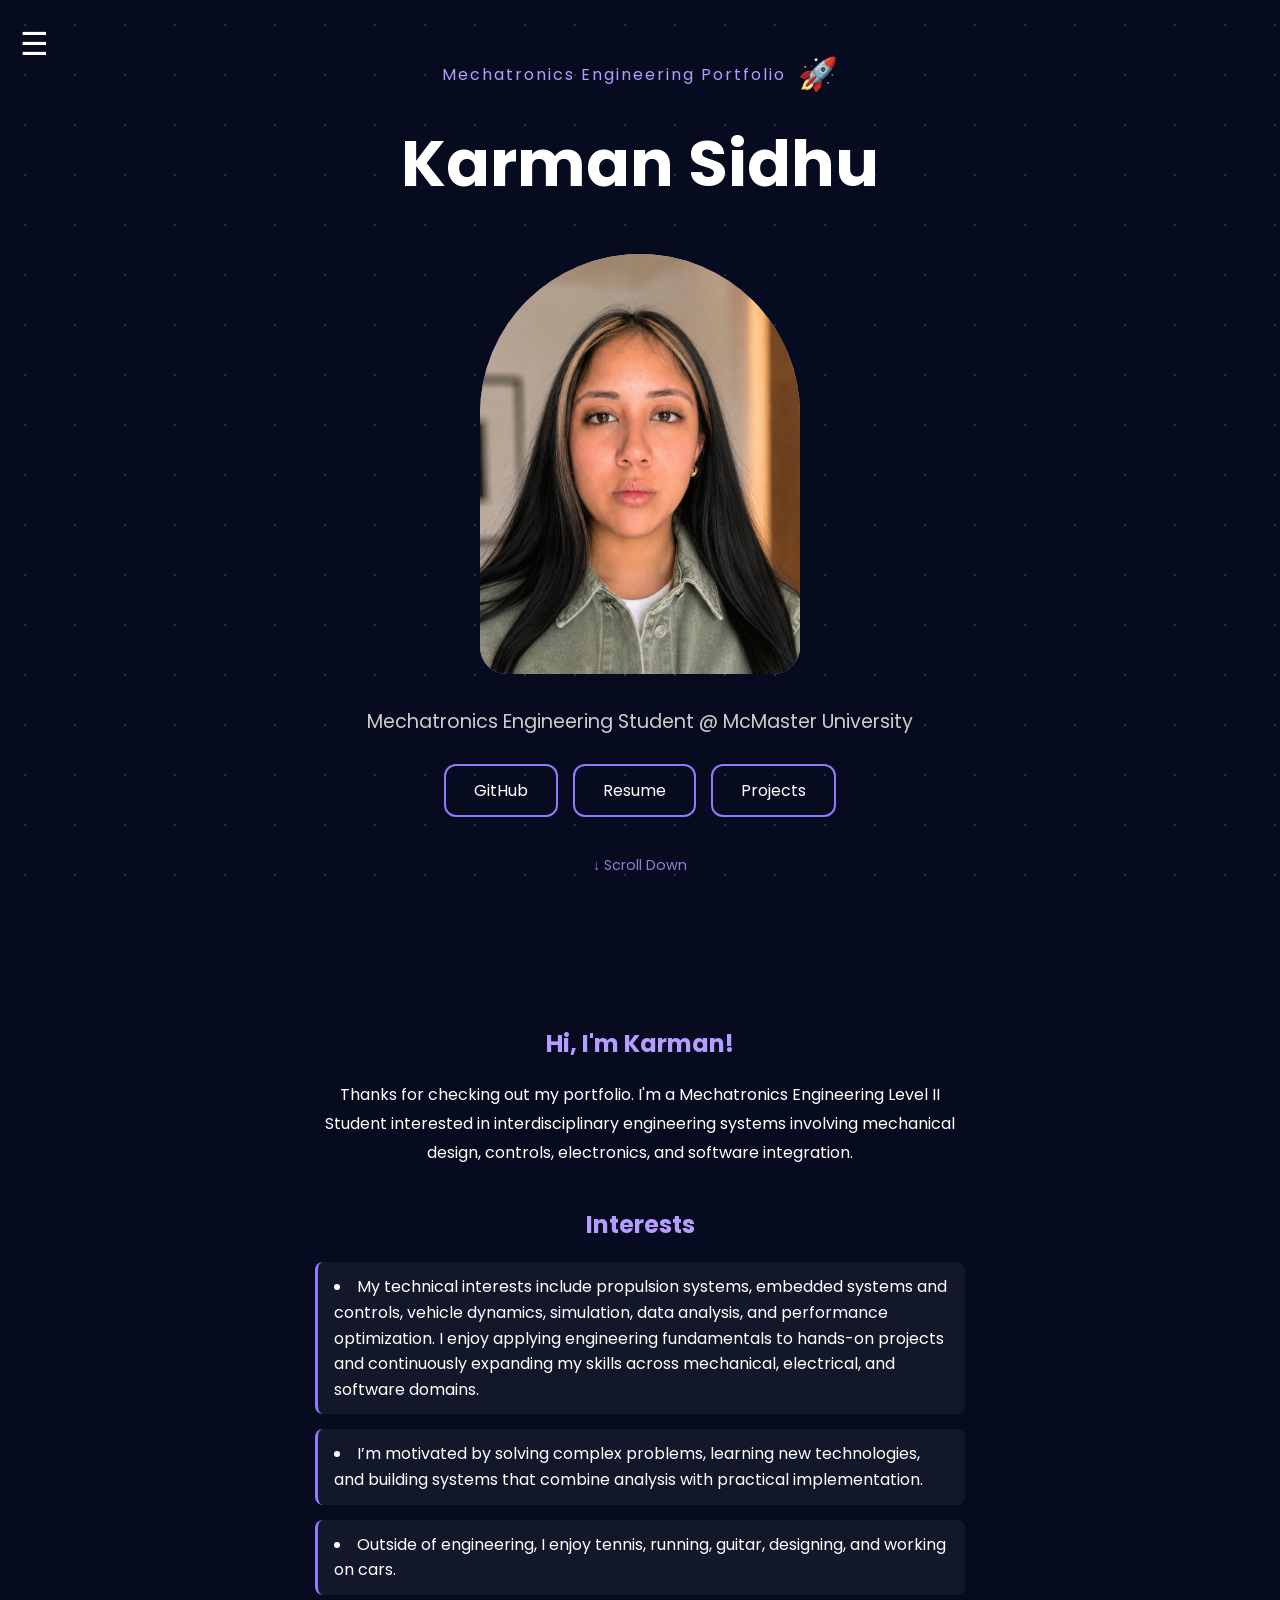
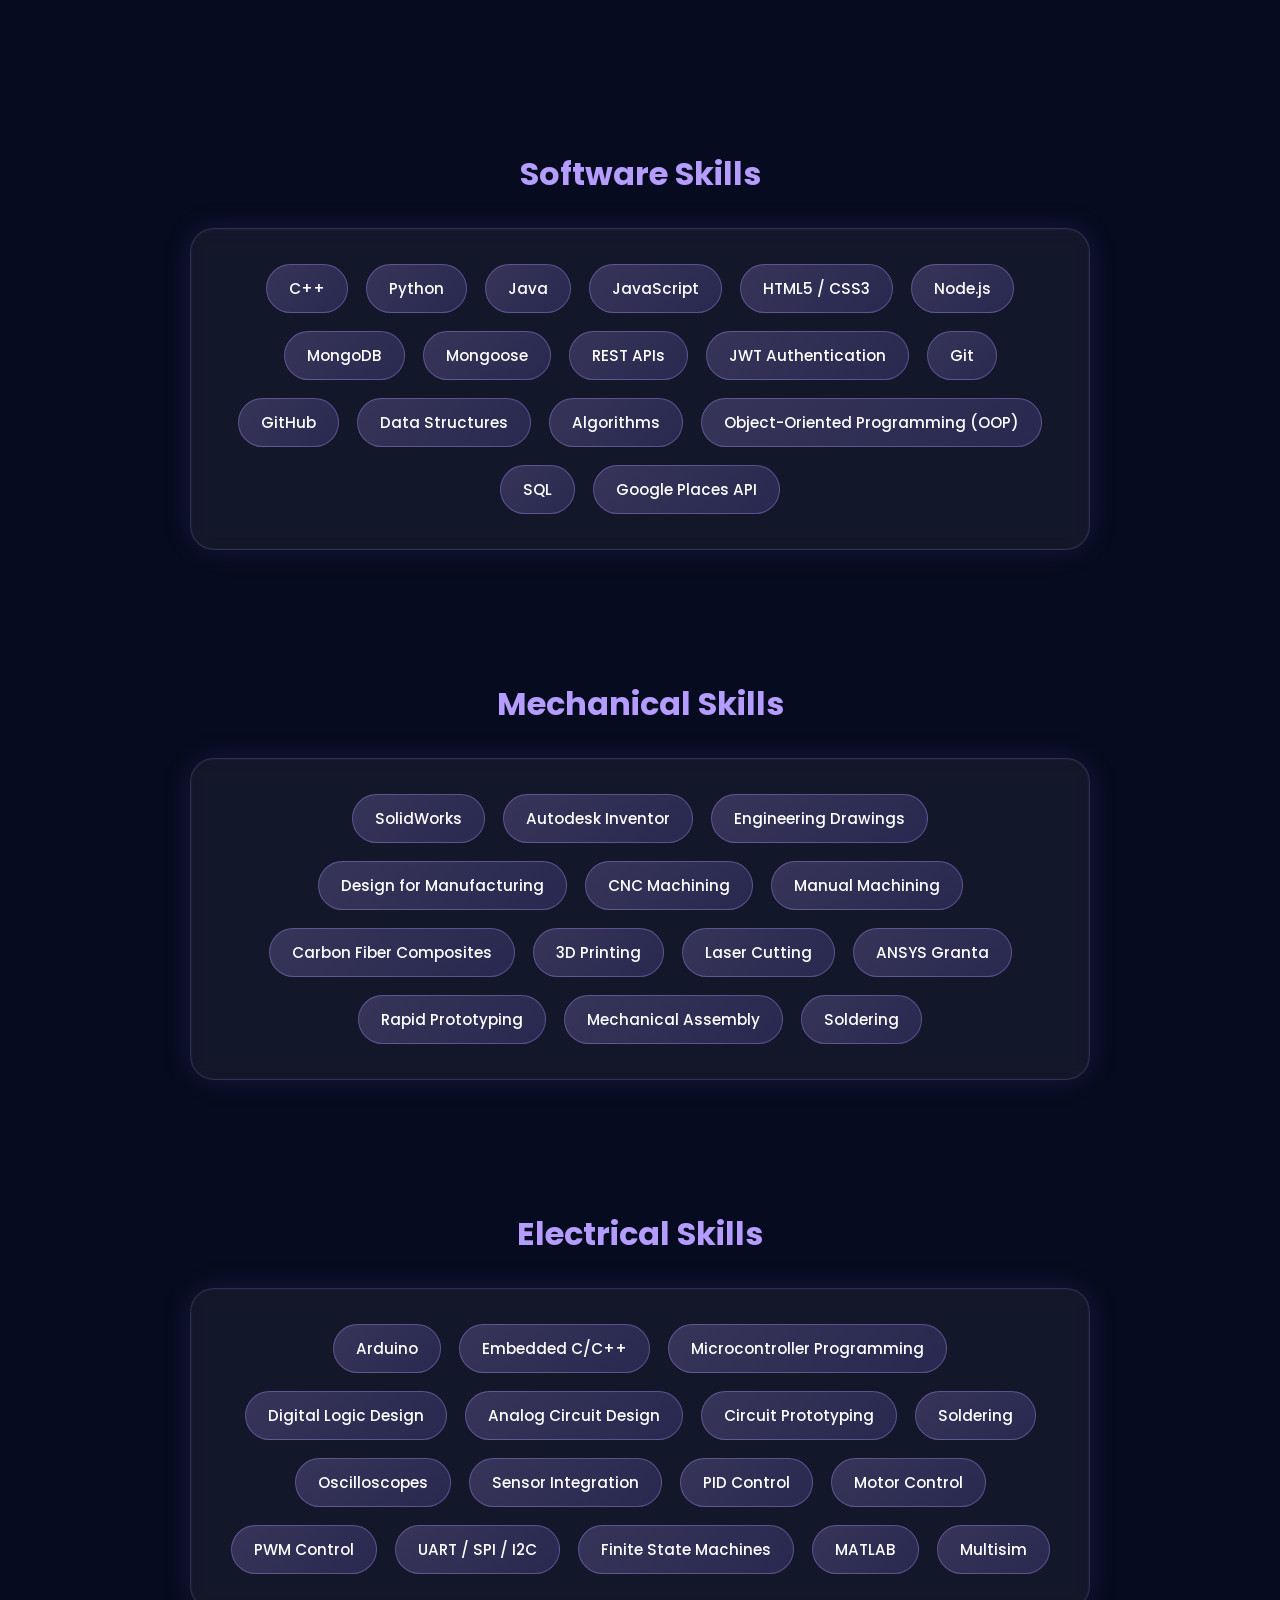
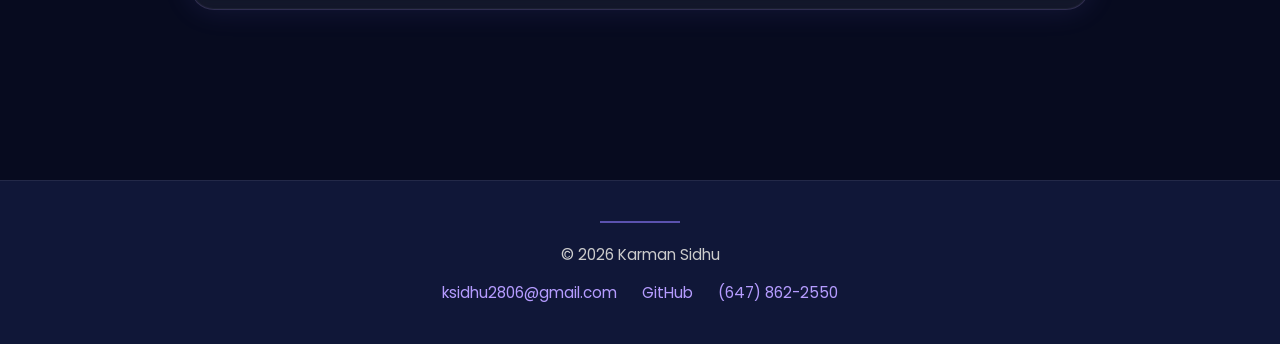
==== index.html @ e6254704 "Update index.html" ====
<!DOCTYPE html>

<html lang="en">
<head>
    <meta charset="UTF-8">
    <meta name="viewport" content="width=device-width, initial-scale=1.0">


<title>Karman Sidhu | Mechatronics Engineering Portfolio</title>

<link rel="stylesheet" href="index.css">

<link href="https://fonts.googleapis.com/css2?family=Poppins:wght@300;400;500;600;700&display=swap" rel="stylesheet">


</head>

<body>

<!-- Background Stars -->
<div class="stars"></div>


<div class="menu-btn" id="menuBtn">
    ☰
</div>

<!-- Side Navigation -->
<nav class="sidebar" id="sidebar">
    <a href="index.html">Home</a>
    <a href="projects.html">Projects</a>
    <a href="resume.html">Resume</a>
</nav>

<section class="hero">

    <div class="title-row">

        <p class="portfolio-title">Mechatronics Engineering Portfolio
        </p>

        <div id="rocket">🚀</div>

    </div>

    <h1>Karman Sidhu</h1>

    <div class="profile-container">
        <img src="assets/images/profile.png" alt="Profile Photo">
    </div>

    <p class="subtitle">
        Mechatronics Engineering Student @ McMaster University
    </p>

    <div class="button-group">
        <a href="https://github.com/karman-s3" target="_blank" class="btn">GitHub</a>
        <a href="assets/resume/resume.pdf" target="_blank" class="btn">Resume</a>
        <a href="projects.html" class="btn">Projects</a>
    </div>

    <div class="scroll-down">
        ↓ Scroll Down
    </div>

</section>

<!-- About -->
<section class="about">

    <h2>Hi, I'm Karman!</h2>

    <p>
        Thanks for checking out my portfolio. I'm a Mechatronics Engineering Level II Student interested in interdisciplinary 
        engineering systems involving mechanical design, controls, electronics, and software integration.
    </p>

    <h2>Interests</h2>

    <ul>
        <li>My technical interests include propulsion systems, embedded systems and controls, vehicle dynamics, simulation, data analysis, and performance optimization. I enjoy applying engineering fundamentals to hands-on projects and continuously expanding my skills across mechanical, electrical, and software domains.
        </li>
        <li>I’m motivated by solving complex problems, learning new technologies, and building systems that combine analysis with practical implementation.
        </li>
        <li>Outside of engineering, I enjoy tennis, running, guitar, designing, and working on cars.
        </li>
    </ul>

</section>

<!-- Software Skills -->
<section class="skills-section">

    <h2>Software Skills</h2>

    <div class="skills-box">

        <span class="skill-pill">C++</span>
        <span class="skill-pill">Python</span>
        <span class="skill-pill">Java</span>
        <span class="skill-pill">JavaScript</span>
        <span class="skill-pill">HTML5 / CSS3</span>
        <span class="skill-pill">Node.js</span>
        <span class="skill-pill">MongoDB</span>
        <span class="skill-pill">Mongoose</span>
        <span class="skill-pill">REST APIs</span>
        <span class="skill-pill">JWT Authentication</span>
        <span class="skill-pill">Git</span>
        <span class="skill-pill">GitHub</span>
        <span class="skill-pill">Data Structures</span>
        <span class="skill-pill">Algorithms</span>
        <span class="skill-pill">Object-Oriented Programming (OOP)</span>
        <span class="skill-pill">SQL</span>
        <span class="skill-pill">Google Places API</span>

    </div>

</section>

<!-- Mechanical Skills -->
<section class="skills-section">

    <h2>Mechanical Skills</h2>

    <div class="skills-box">

        <span class="skill-pill">SolidWorks</span>
        <span class="skill-pill">Autodesk Inventor</span>
        <span class="skill-pill">Engineering Drawings</span>
        <span class="skill-pill">Design for Manufacturing</span>
        <span class="skill-pill">CNC Machining</span>
        <span class="skill-pill">Manual Machining</span>
        <span class="skill-pill">Carbon Fiber Composites</span>
        <span class="skill-pill">3D Printing</span>
        <span class="skill-pill">Laser Cutting</span>
        <span class="skill-pill">ANSYS Granta</span>
        <span class="skill-pill">Rapid Prototyping</span>
        <span class="skill-pill">Mechanical Assembly</span>
        <span class="skill-pill">Soldering</span>

    </div>

</section>

<!-- Electrical Skills -->
<section class="skills-section">

    <h2>Electrical Skills</h2>

    <div class="skills-box">

        <span class="skill-pill">Arduino</span>
        <span class="skill-pill">Embedded C/C++</span>
        <span class="skill-pill">Microcontroller Programming</span>
        <span class="skill-pill">Digital Logic Design</span>
        <span class="skill-pill">Analog Circuit Design</span>
        <span class="skill-pill">Circuit Prototyping</span>
        <span class="skill-pill">Soldering</span>
        <span class="skill-pill">Oscilloscopes</span>
        <span class="skill-pill">Sensor Integration</span>
        <span class="skill-pill">PID Control</span>
        <span class="skill-pill">Motor Control</span>
        <span class="skill-pill">PWM Control</span>
        <span class="skill-pill">UART / SPI / I2C</span>
        <span class="skill-pill">Finite State Machines</span>
        <span class="skill-pill">MATLAB</span>
        <span class="skill-pill">Multisim</span>

    </div>

</section>
    

<!-- Footer -->
<footer class="site-footer">

    <div class="footer-content">

        <p class="footer-title">
            © 2026 Karman Sidhu
        </p>

        <div class="footer-links">

            <a href="mailto:ksidhu2806@gmail.com">ksidhu2806@gmail.com</a>

            <a href="https://github.com/karman-s3" target="_blank">GitHub</a>

            <a href="tel:6478622550">(647) 862-2550</a>

        </div>

    </div>

</footer>



<script src="index.js"></script>


</body>
</html>
---- index.css ----
*{
margin:0;
padding:0;
box-sizing:border-box;
}

body{
font-family:'Poppins',sans-serif;
background:#070B1F;
color:white;
overflow-x:hidden;
}

/* Stars */

.stars{
position:fixed;
width:100%;
height:100%;
background-image:
radial-gradient(white 1px, transparent 1px);
background-size:50px 50px;
opacity:0.15;
z-index:-2;
}

/* Hamburger */

.menu-btn{
position:fixed;
top:20px;
left:20px;
font-size:2rem;
cursor:pointer;
z-index:1000;
}

/* Sidebar */

.sidebar{
position:fixed;
left:-250px;
top:0;
width:250px;
height:100%;
background:#101738;
display:flex;
flex-direction:column;
padding-top:100px;
transition:0.3s;
z-index:999;
}

.sidebar.active{
left:0;
}

.sidebar a{
color:white;
text-decoration:none;
padding:20px 30px;
font-size:1.1rem;
}

.sidebar a:hover{
    background:#8E7BFF;
}

.profile-container{
    margin-top:20px;
}

.subtitle{
    margin-top:5px;
    font-size:1.2rem;
    color:#ccc;
}

.hero{
    min-height:100vh;
    display:flex;
    flex-direction:column;
    justify-content:center;
    align-items:center;
    text-align:center;
    padding:50px 20px;

    gap:18px; 
}

.portfolio-title{
    color:#B59CFF;
    letter-spacing:2px;

    margin:0;

    text-align:center;
}

.hero h1{
font-size:4rem;
margin-bottom:5px;
}

.title-row{
    display:flex;
    justify-content:center;
    align-items:center;
    gap:12px;
}

/* Profile */

.profile-container{
width:320px;
height:420px;
overflow:hidden;
border-radius:180px 180px 30px 30px;
background:linear-gradient(
180deg,
#B59CFF,
#8E7BFF
);
margin-bottom: 5px;
}

.profile-container img{
    width:100%;
    height:100%;
    object-fit:cover;
    object-position: center 20%;

    transform: scale(1.225); 
}

/* Buttons */

.button-group{
margin-top:10px;
display:flex;
justify-content:center;
align-items:center;
gap:15px;
flex-wrap:wrap;
}

.btn{
text-decoration:none;
color:white;
border:2px solid #8E7BFF;
padding:12px 28px;
border-radius:12px;
transition:0.3s;
}

.btn:hover{
    background:#8E7BFF;
}

.about{
    max-width:900px;
    margin:auto;
    padding:100px 30px;

    display:flex;
    flex-direction:column;
    align-items:center;
}

.about h2{
margin-bottom:20px;
color:#B59CFF;
}

.about p{
    line-height:1.8;
    margin-bottom:40px;
    max-width:650px;
    text-align:center;
}

.about ul{
    list-style-position:inside;
    padding-left:0;
    max-width:650px;
}

.about li{
    margin-bottom:15px;
    line-height:1.6;

    background:rgba(255,255,255,0.05);
    padding:12px 16px;
    border-left:3px solid #8E7BFF;
    border-radius:8px;

    text-align:left;
}

.about li:hover{
    background:rgba(255,255,255,0.08);
    transform:translateY(-2px);
    transition:0.2s ease;
}

.about h2{
    margin-bottom:20px;
    color:#B59CFF;
    text-align:center;
}

.site-footer{
    background:#101738;
    margin-top:80px;
    padding:40px 20px;
    text-align:center;
    border-top:1px solid rgba(255,255,255,0.08);
}

.footer-content{
    display:flex;
    flex-direction:column;
    align-items:center;
    gap:15px;
}

.footer-title{
    color:#ccc;
    font-size:0.95rem;
}

.footer-links{
    display:flex;
    gap:25px;
    flex-wrap:wrap;
    justify-content:center;
}

.footer-links a{
    color:#B59CFF;
    text-decoration:none;
    font-size:0.95rem;
    transition:0.3s;
}

.footer-links a:hover{
    color:white;
    transform:translateY(-2px);
}

.site-footer::before{
    content:"";
    display:block;
    width:80px;
    height:2px;
    background:#8E7BFF;
    margin:0 auto 20px auto;
    opacity:0.6;
}

/* Rocket */

#rocket{
    font-size:2rem;
    pointer-events:none;
    opacity:1;
}

.scroll-down{
    margin-top:20px;
    font-size:0.9rem;
    color:#B59CFF;
    opacity:0.8;
}

.profile-container{
    margin-bottom:10px;
}

/*Skills*/


.skills-section{
    max-width:1000px;
    margin:0 auto;
    padding:40px 30px 90px;
    display:flex;
    flex-direction:column;
    align-items:center;
}

.skills-section h2{
    color:#B59CFF;
    margin-bottom:30px;
    font-size:2rem;
    text-align:center;
}

.skills-box{

    width:100%;
    max-width:900px;

    display:flex;
    flex-wrap:wrap;
    justify-content:center;
    gap:18px;

    padding:35px;

    background:rgba(255,255,255,0.05);

    border:1px solid rgba(181,156,255,0.18);

    border-radius:24px;

    backdrop-filter:blur(8px);

    box-shadow:
    0 0 30px rgba(142,123,255,0.12),
    inset 0 0 0 1px rgba(255,255,255,0.03);

    transition:0.3s ease;
}

.skills-box:hover{
    box-shadow:
    0 0 40px rgba(142,123,255,0.22),
    inset 0 0 0 1px rgba(255,255,255,0.05);
}

.skill-pill{

    padding:12px 22px;

    border-radius:999px;

    background:linear-gradient(
        135deg,
        rgba(181,156,255,0.22),
        rgba(142,123,255,0.18)
    );

    border:1px solid rgba(181,156,255,0.35);

    color:white;

    font-size:0.95rem;

    font-weight:500;

    transition:0.25s ease;

    cursor:default;
}

.skill-pill:hover{

    transform:translateY(-4px);

    background:#8E7BFF;

    border-color:#8E7BFF;

    box-shadow:0 0 18px rgba(142,123,255,0.45);
}
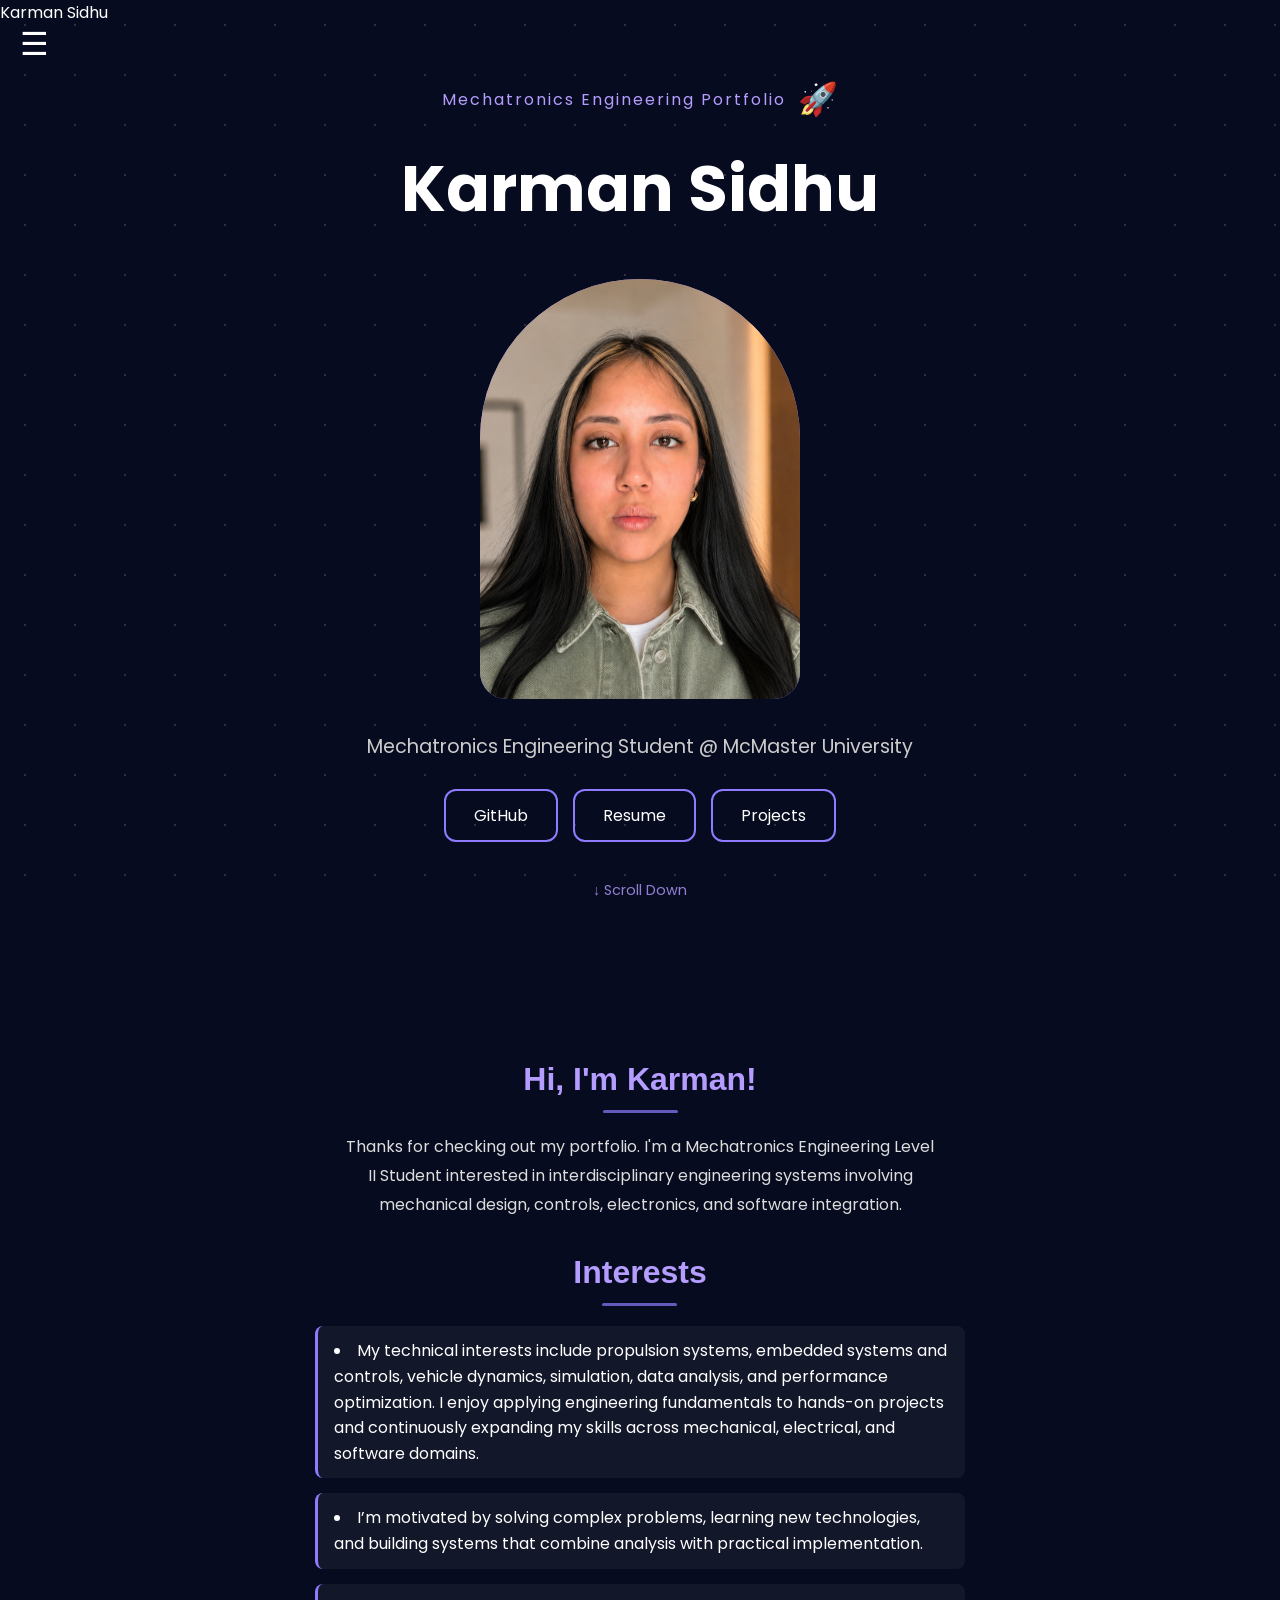
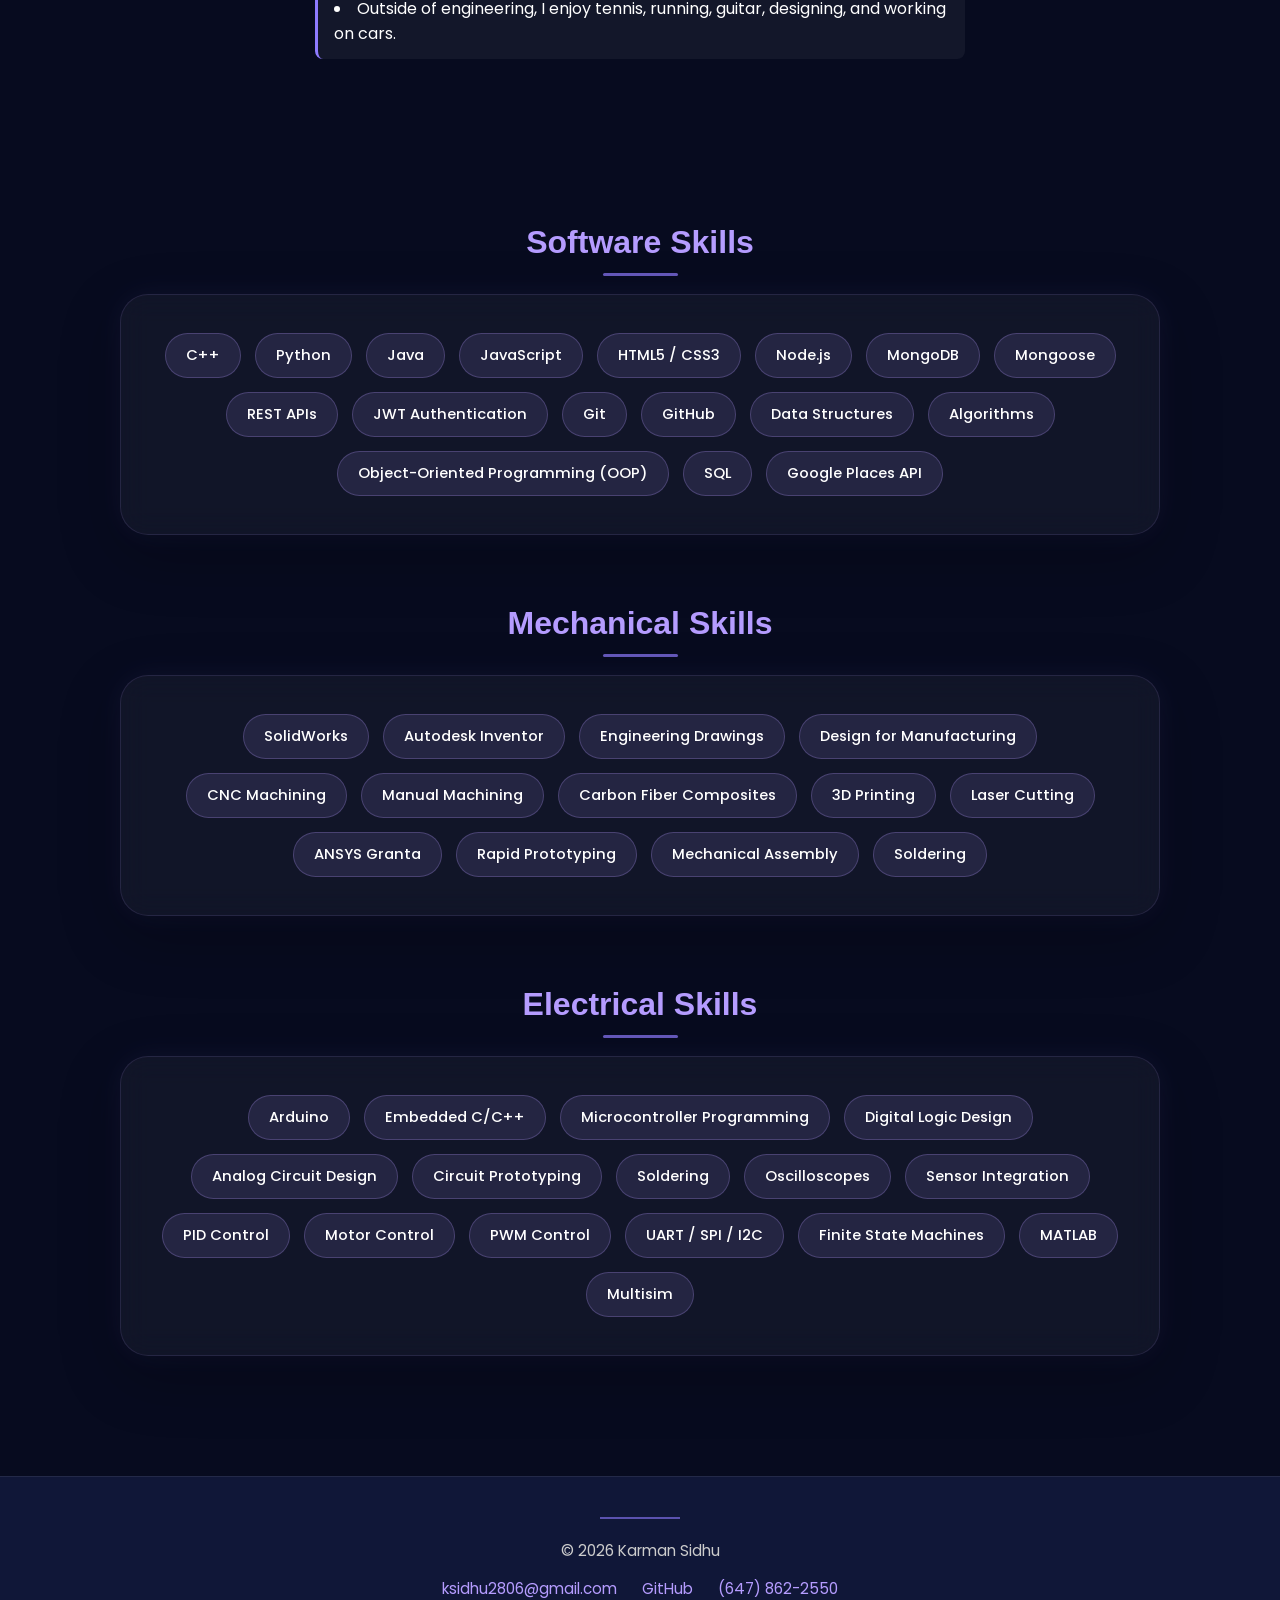
==== commit ce3f1df5: "Update index.html" ====
--- a/index.html
+++ b/index.html
@@ -21,9 +21,18 @@
 <div class="stars"></div>
 
 
-<div class="menu-btn" id="menuBtn">
-    ☰
-</div>
+<!-- Header -->
+<header class="top-bar">
+
+    <div class="menu-btn" id="menuBtn">
+        ☰
+    </div>
+
+    <div class="header-name">
+        Karman Sidhu
+    </div>
+
+</header>
 
 <!-- Side Navigation -->
 <nav class="sidebar" id="sidebar">
--- a/index.css
+++ b/index.css
@@ -156,29 +156,43 @@
 .btn:hover{
     background:#8E7BFF;
 }
-
 .about{
     max-width:900px;
-    margin:auto;
-    padding:100px 30px;
-
+    margin:40px auto 80px;
+    padding:70px 30px;
     display:flex;
     flex-direction:column;
     align-items:center;
 }
 
+
 .about h2{
-margin-bottom:20px;
-color:#B59CFF;
+    color:#B59CFF;
+    margin-bottom:18px;
+    text-align:center;
+    font-size:2rem;
+    font-weight:600;
 }
 
 .about p{
+    max-width:700px;
+    text-align:center;
+    text-wrap:balance;
     line-height:1.8;
-    margin-bottom:40px;
-    max-width:650px;
-    text-align:center;
-}
-
+    margin:0 auto 35px;
+    color:#ddd;
+}
+
+.about h2::after{
+    content:"";
+    display:block;
+    width:75px;
+    height:3px;
+    margin:12px auto 0;
+    background:#8E7BFF;
+    border-radius:999px;
+    opacity:.7;
+}
 .about ul{
     list-style-position:inside;
     padding-left:0;
@@ -211,7 +225,7 @@
 
 .site-footer{
     background:#101738;
-    margin-top:80px;
+    margin-top:120px;
     padding:40px 20px;
     text-align:center;
     border-top:1px solid rgba(255,255,255,0.08);
@@ -281,86 +295,91 @@
 
 
 .skills-section{
-    max-width:1000px;
-    margin:0 auto;
-    padding:40px 30px 90px;
-    display:flex;
-    flex-direction:column;
-    align-items:center;
+    max-width:1100px;
+    margin:70px auto;
+    padding:0 30px;
 }
 
 .skills-section h2{
     color:#B59CFF;
-    margin-bottom:30px;
     font-size:2rem;
     text-align:center;
+    margin-bottom:18px;
+    font-weight:600;
+}
+
+.skills-section h2::after{
+    content:"";
+    display:block;
+    width:75px;
+    height:3px;
+    margin:12px auto 0;
+    background:#8E7BFF;
+    border-radius:100px;
+    opacity:.7;
 }
 
 .skills-box{
 
     width:100%;
-    max-width:900px;
 
     display:flex;
     flex-wrap:wrap;
     justify-content:center;
-    gap:18px;
-
-    padding:35px;
-
-    background:rgba(255,255,255,0.05);
-
-    border:1px solid rgba(181,156,255,0.18);
-
-    border-radius:24px;
-
-    backdrop-filter:blur(8px);
+    gap:14px;
+
+    padding:38px;
+
+    background:rgba(255,255,255,.045);
+
+    border:1px solid rgba(181,156,255,.12);
+
+    border-radius:28px;
+
+    backdrop-filter:blur(14px);
 
     box-shadow:
-    0 0 30px rgba(142,123,255,0.12),
-    inset 0 0 0 1px rgba(255,255,255,0.03);
-
-    transition:0.3s ease;
+        0 20px 60px rgba(0,0,0,.25),
+        0 0 30px rgba(142,123,255,.08);
+
+    transition:.35s;
 }
 
 .skills-box:hover{
+
+    transform:translateY(-3px);
+
     box-shadow:
-    0 0 40px rgba(142,123,255,0.22),
-    inset 0 0 0 1px rgba(255,255,255,0.05);
+        0 28px 70px rgba(0,0,0,.30),
+        0 0 40px rgba(142,123,255,.16);
 }
 
 .skill-pill{
 
-    padding:12px 22px;
+    padding:11px 20px;
 
     border-radius:999px;
 
-    background:linear-gradient(
-        135deg,
-        rgba(181,156,255,0.22),
-        rgba(142,123,255,0.18)
-    );
-
-    border:1px solid rgba(181,156,255,0.35);
+    background:rgba(181,156,255,.12);
+
+    border:1px solid rgba(181,156,255,.25);
 
     color:white;
 
-    font-size:0.95rem;
+    font-size:.92rem;
 
     font-weight:500;
 
-    transition:0.25s ease;
-
-    cursor:default;
+    transition:.25s;
 }
 
 .skill-pill:hover{
 
-    transform:translateY(-4px);
+    transform:translateY(-3px);
 
     background:#8E7BFF;
 
     border-color:#8E7BFF;
 
-    box-shadow:0 0 18px rgba(142,123,255,0.45);
-}
+    box-shadow:0 0 18px rgba(142,123,255,.45);
+}
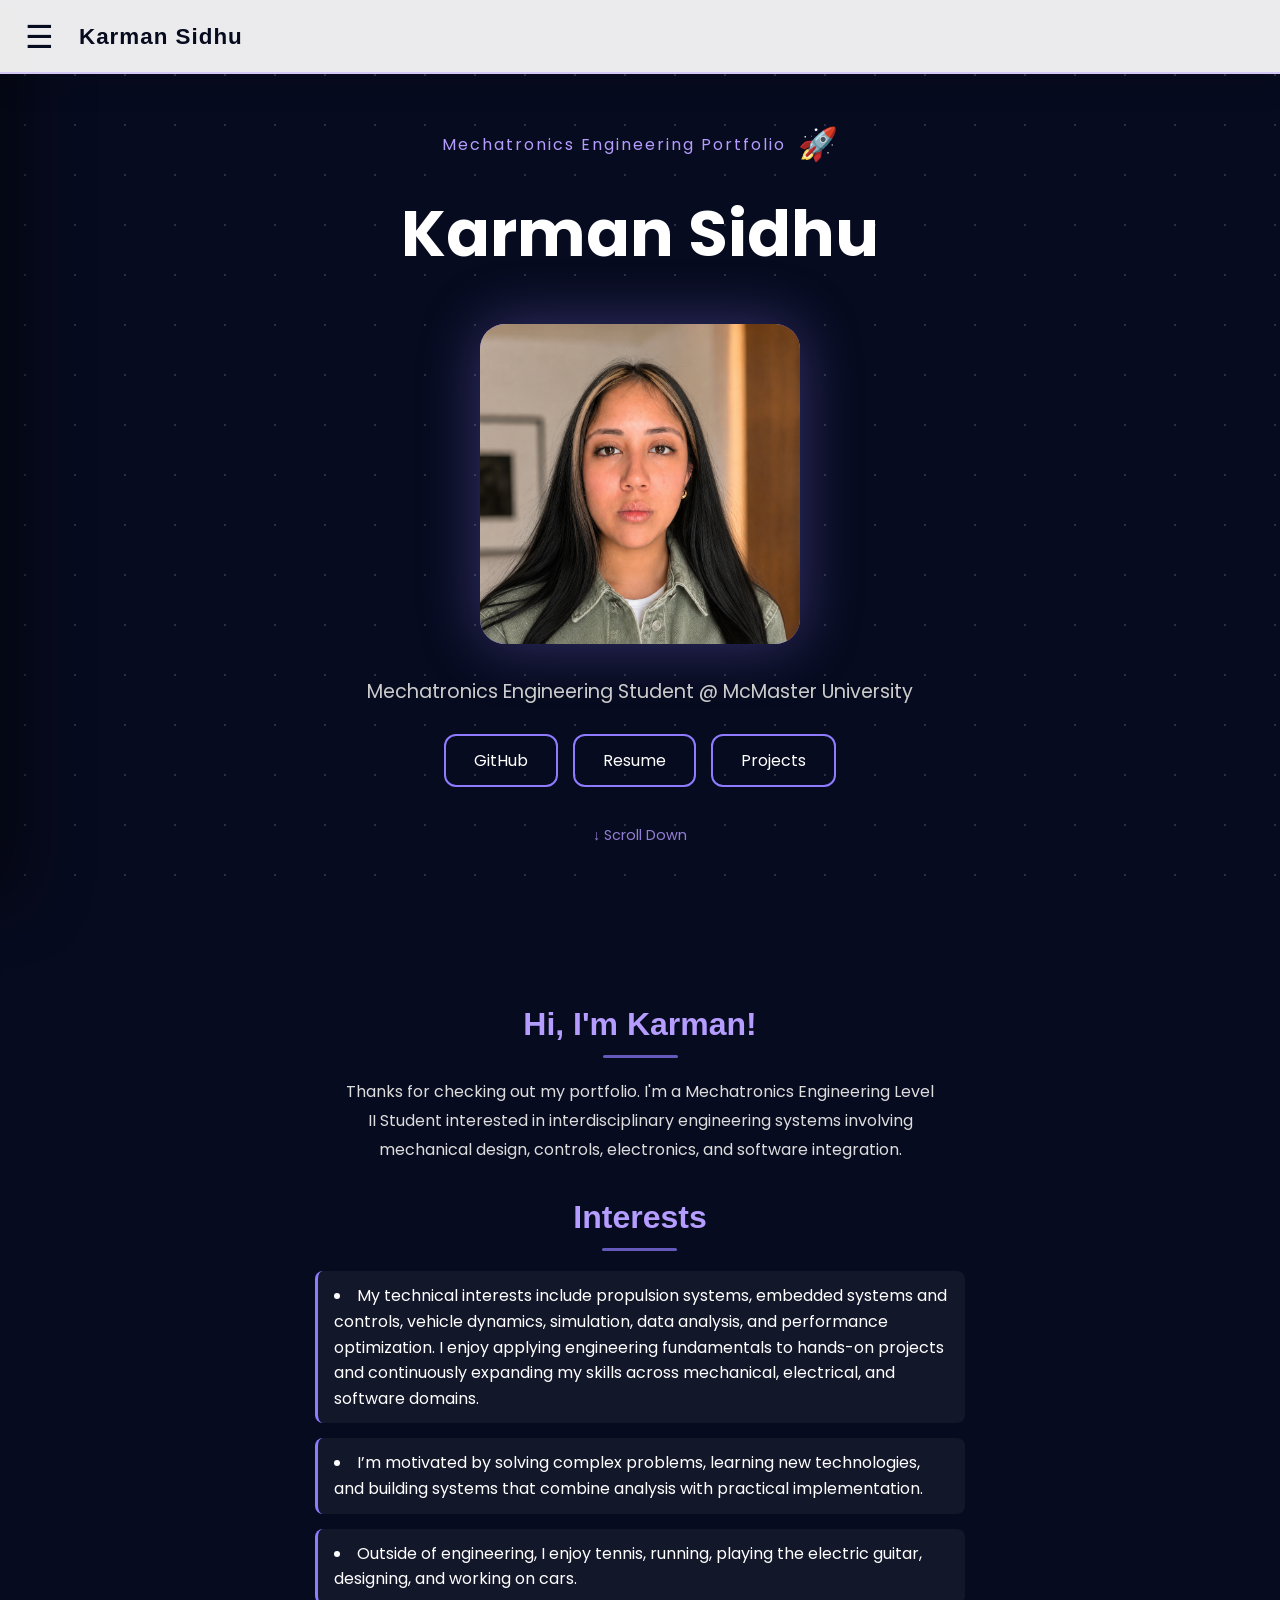
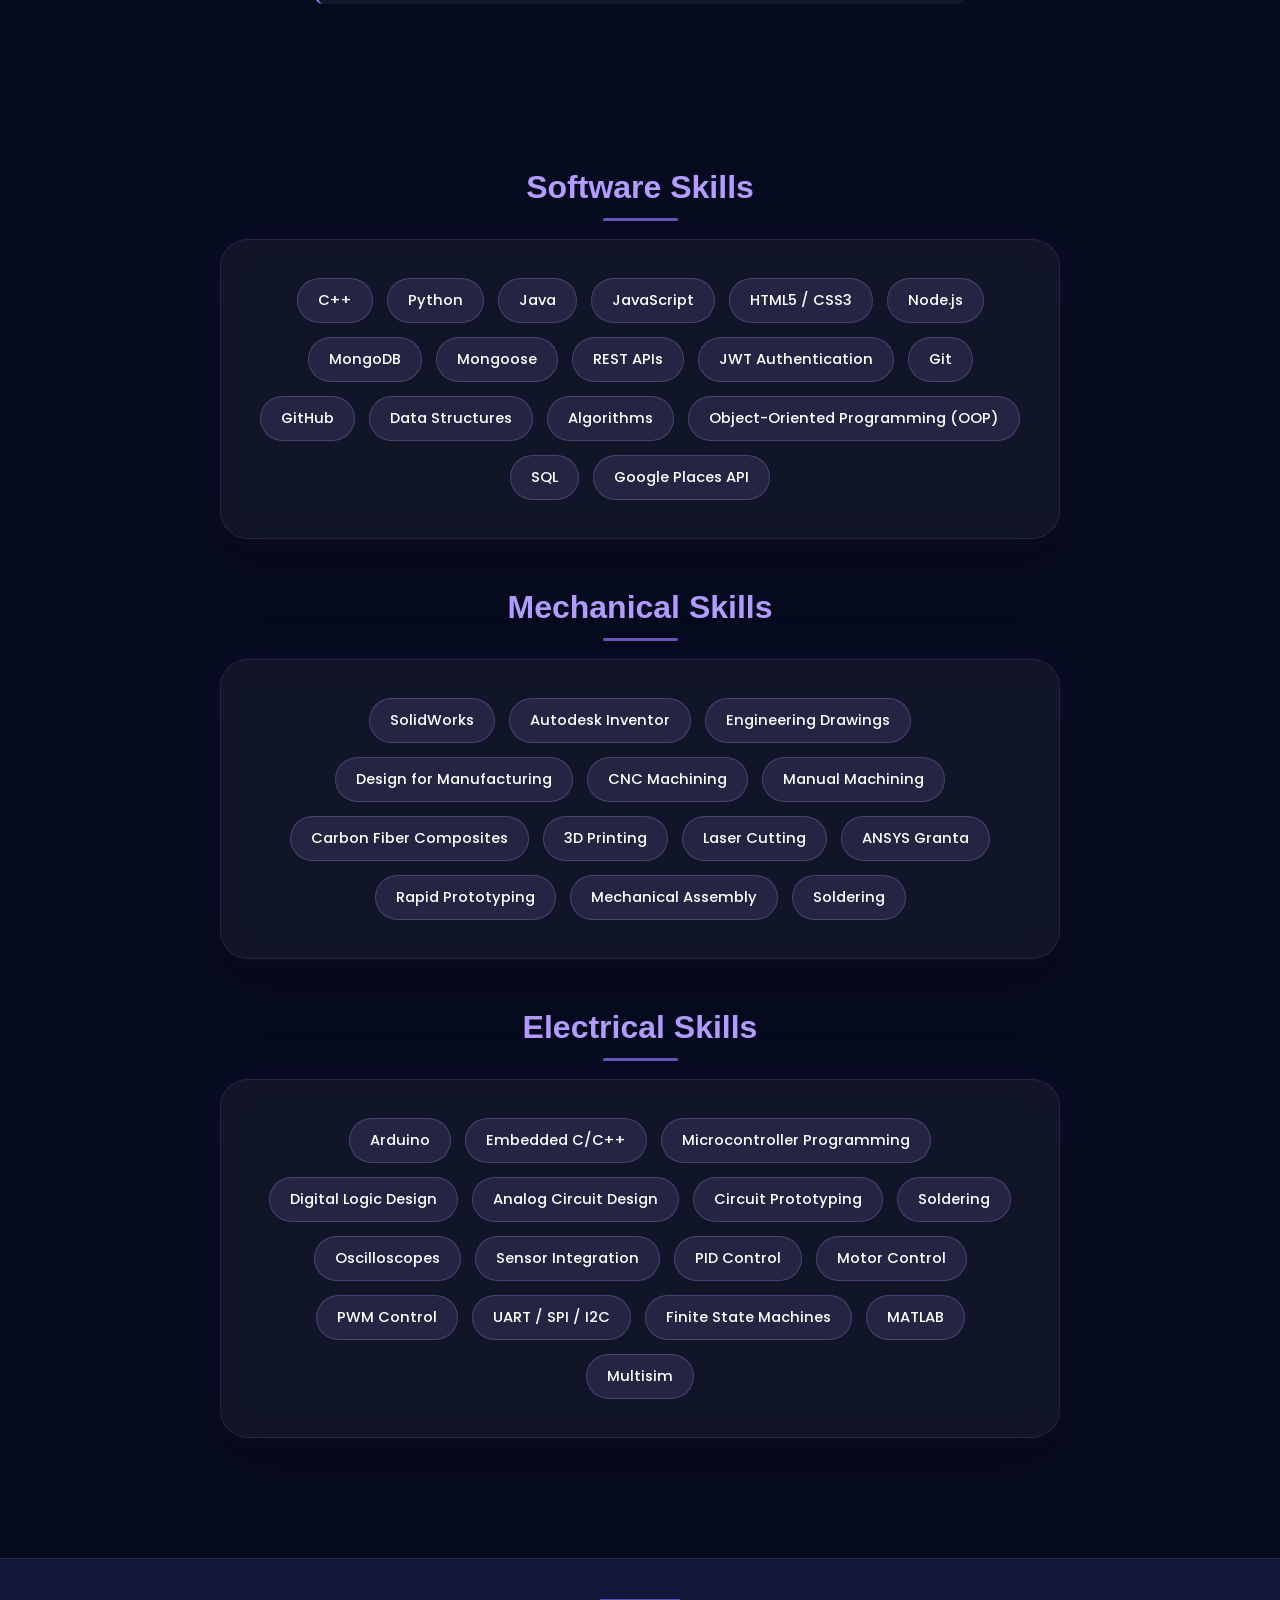
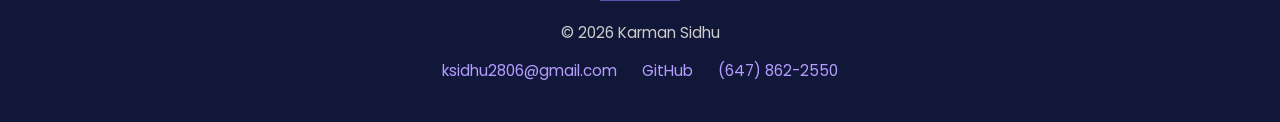
==== commit f9949c95: "Update index.html" ====
--- a/index.html
+++ b/index.html
@@ -91,7 +91,7 @@
         </li>
         <li>I’m motivated by solving complex problems, learning new technologies, and building systems that combine analysis with practical implementation.
         </li>
-        <li>Outside of engineering, I enjoy tennis, running, guitar, designing, and working on cars.
+        <li>Outside of engineering, I enjoy tennis, running, playing the electric guitar, designing, and working on cars.
         </li>
     </ul>
 
--- a/index.css
+++ b/index.css
@@ -24,31 +24,121 @@
 z-index:-2;
 }
 
+
+
 /* Hamburger */
 
+
+
+.top-bar{
+    position:fixed;
+    top:0;
+    left:0;
+
+    width:100%;
+    height:74px;
+
+    background:rgba(255,255,255,0.92);
+    backdrop-filter:blur(18px);
+
+    display:flex;
+    align-items:center;
+
+    padding-left:25px;
+
+    z-index:3000;
+
+    border-bottom:1px solid rgba(255,255,255,0.1);
+
+    box-shadow:
+    0 10px 30px rgba(0,0,0,.15);
+}
+
+.top-bar::after{
+
+content:"";
+
+position:absolute;
+
+bottom:-1px;
+
+left:0;
+
+width:100%;
+
+height:2px;
+
+background:#B59CFF;
+
+opacity:.45;
+
+}
+
+/* Hamburger */
+
 .menu-btn{
+    position:static;
+
+    font-size:2rem;
+    cursor:pointer;
+
+    color:#070B1F;
+
+    z-index:1001;
+}
+
+
+/* Name beside hamburger */
+
+.header-name{
+
+    margin-left:25px;
+
+    font-size:1.4rem;
+
+    font-weight:600;
+
+    color:#070B1F;
+
+    letter-spacing:1px;
+}
+
+/* Sidebar */
+
+.sidebar{
+
 position:fixed;
-top:20px;
-left:20px;
-font-size:2rem;
-cursor:pointer;
-z-index:1000;
-}
-
-/* Sidebar */
-
-.sidebar{
-position:fixed;
-left:-250px;
+
+left:-300px;
+
 top:0;
-width:250px;
+
+width:300px;
+
 height:100%;
-background:#101738;
+
+background:
+linear-gradient(
+180deg,
+#121938,
+#080C22
+);
+
 display:flex;
+
 flex-direction:column;
-padding-top:100px;
-transition:0.3s;
-z-index:999;
+
+padding-top:95px;
+
+transition:.35s ease;
+
+z-index:2000;
+
+box-shadow:
+25px 0 60px rgba(0,0,0,.45);
+
+border-right:1px solid rgba(181,156,255,.15);
+
 }
 
 .sidebar.active{
@@ -56,14 +146,31 @@
 }
 
 .sidebar a{
+
+color:#ddd;
+
+text-decoration:none;
+
+padding:18px 35px;
+
+font-size:1.1rem;
+
+letter-spacing:.5px;
+
+transition:.25s;
+
+position:relative;
+
+}
+
+.sidebar a:hover{
+
 color:white;
-text-decoration:none;
-padding:20px 30px;
-font-size:1.1rem;
-}
-
-.sidebar a:hover{
-    background:#8E7BFF;
+
+background:rgba(181,156,255,1);
+
+padding-left:45px;
+
 }
 
 .profile-container{
@@ -77,13 +184,13 @@
 }
 
 .hero{
-    min-height:100vh;
+    min-height:50vh;
     display:flex;
     flex-direction:column;
     justify-content:center;
     align-items:center;
     text-align:center;
-    padding:50px 20px;
+    padding: 120px 20px 50px;
 
     gap:18px; 
 }
@@ -112,25 +219,40 @@
 /* Profile */
 
 .profile-container{
+
 width:320px;
-height:420px;
+
+height:320px;
+
 overflow:hidden;
-border-radius:180px 180px 30px 30px;
+
+border-radius:25px;
+
 background:linear-gradient(
 180deg,
 #B59CFF,
 #8E7BFF
 );
-margin-bottom: 5px;
+
+margin-bottom:10px;
+
+box-shadow:
+0 0 60px rgba(142,123,255,.35);
+
 }
 
 .profile-container img{
-    width:100%;
-    height:100%;
-    object-fit:cover;
-    object-position: center 20%;
-
-    transform: scale(1.225); 
+
+width:100%;
+
+height:100%;
+
+object-fit:cover;
+
+object-position:center 35%;
+
+transform:scale(1.00);
+
 }
 
 /* Buttons */
@@ -223,13 +345,27 @@
     text-align:center;
 }
 
+
 .site-footer{
+
+    position:relative;
+
+    z-index:3000;
+
     background:#101738;
+
     margin-top:120px;
+
     padding:40px 20px;
-    text-align:center;
+
+    text-align:center;
+
     border-top:1px solid rgba(255,255,255,0.08);
-}
+
+}
+ 
+
+
 
 .footer-content{
     display:flex;
@@ -295,8 +431,8 @@
 
 
 .skills-section{
-    max-width:1100px;
-    margin:70px auto;
+    max-width:900px;
+    margin:50px auto;
     padding:0 30px;
 }
 
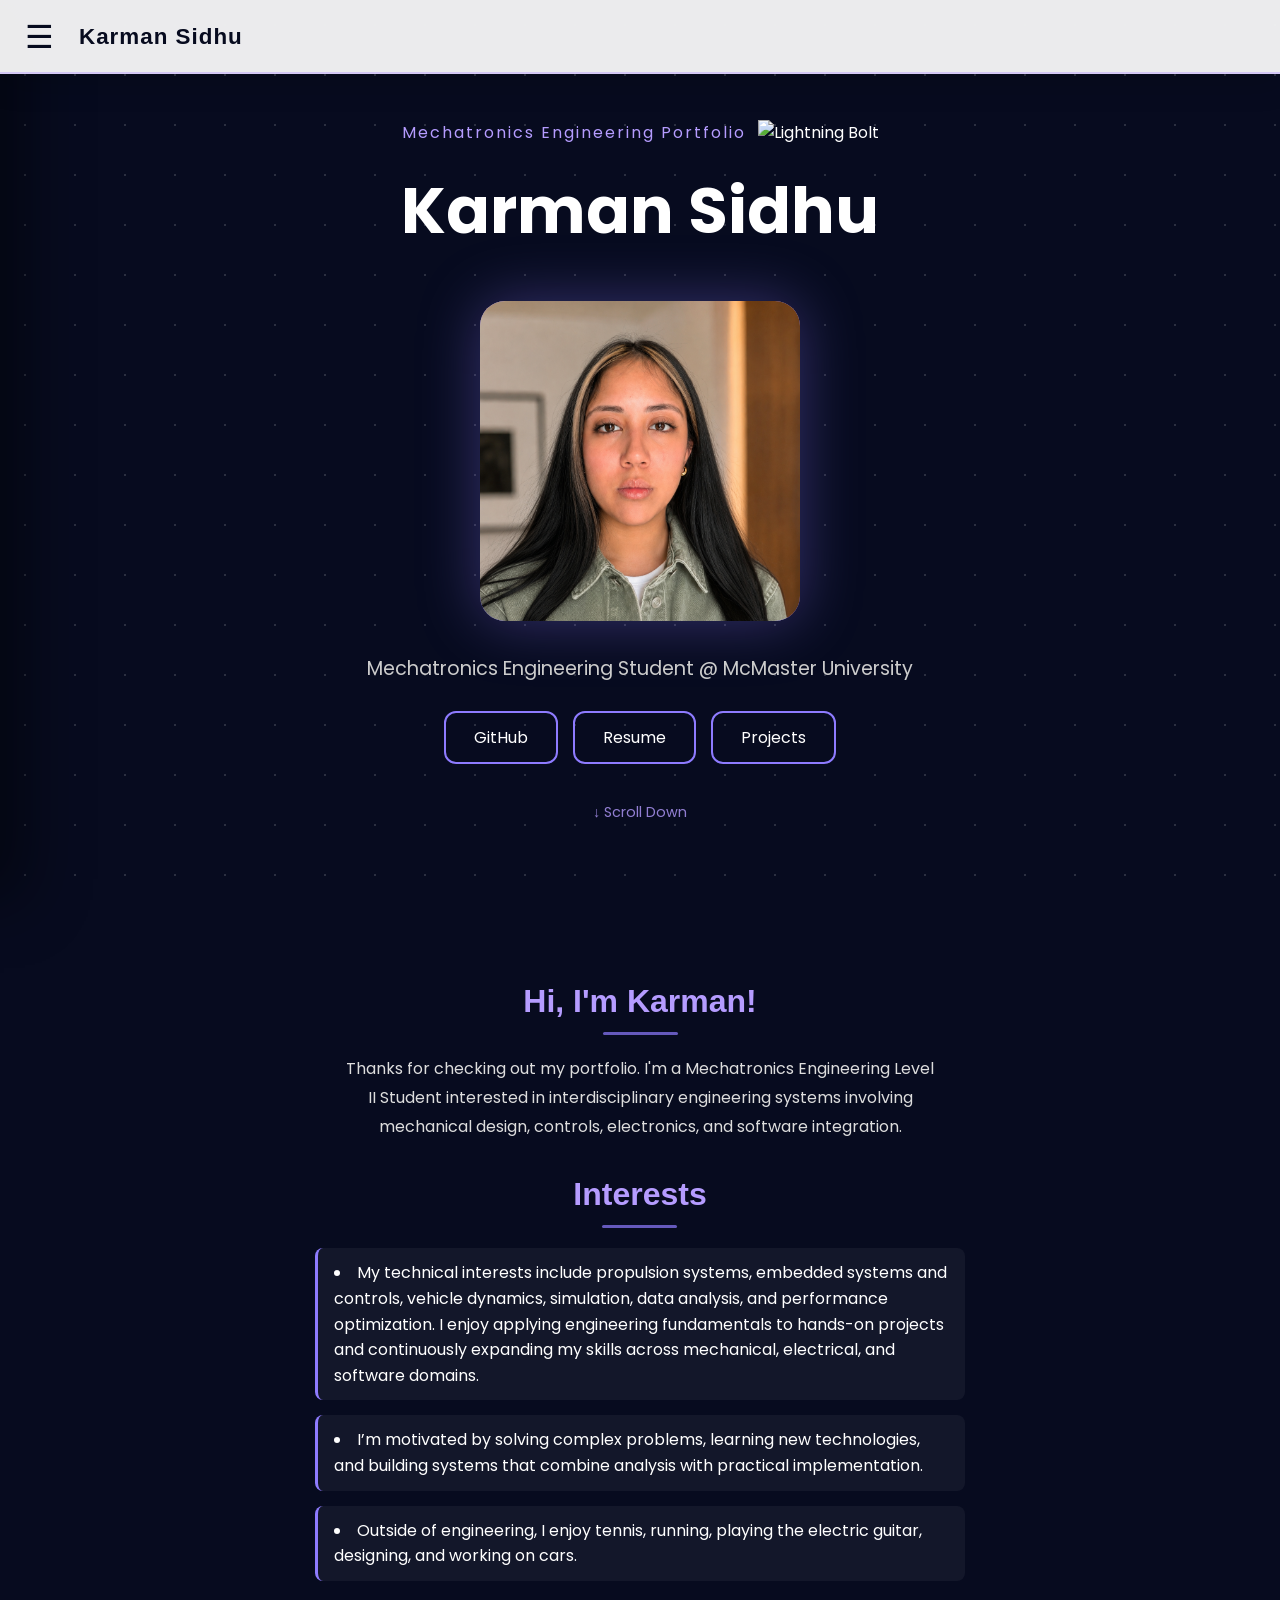
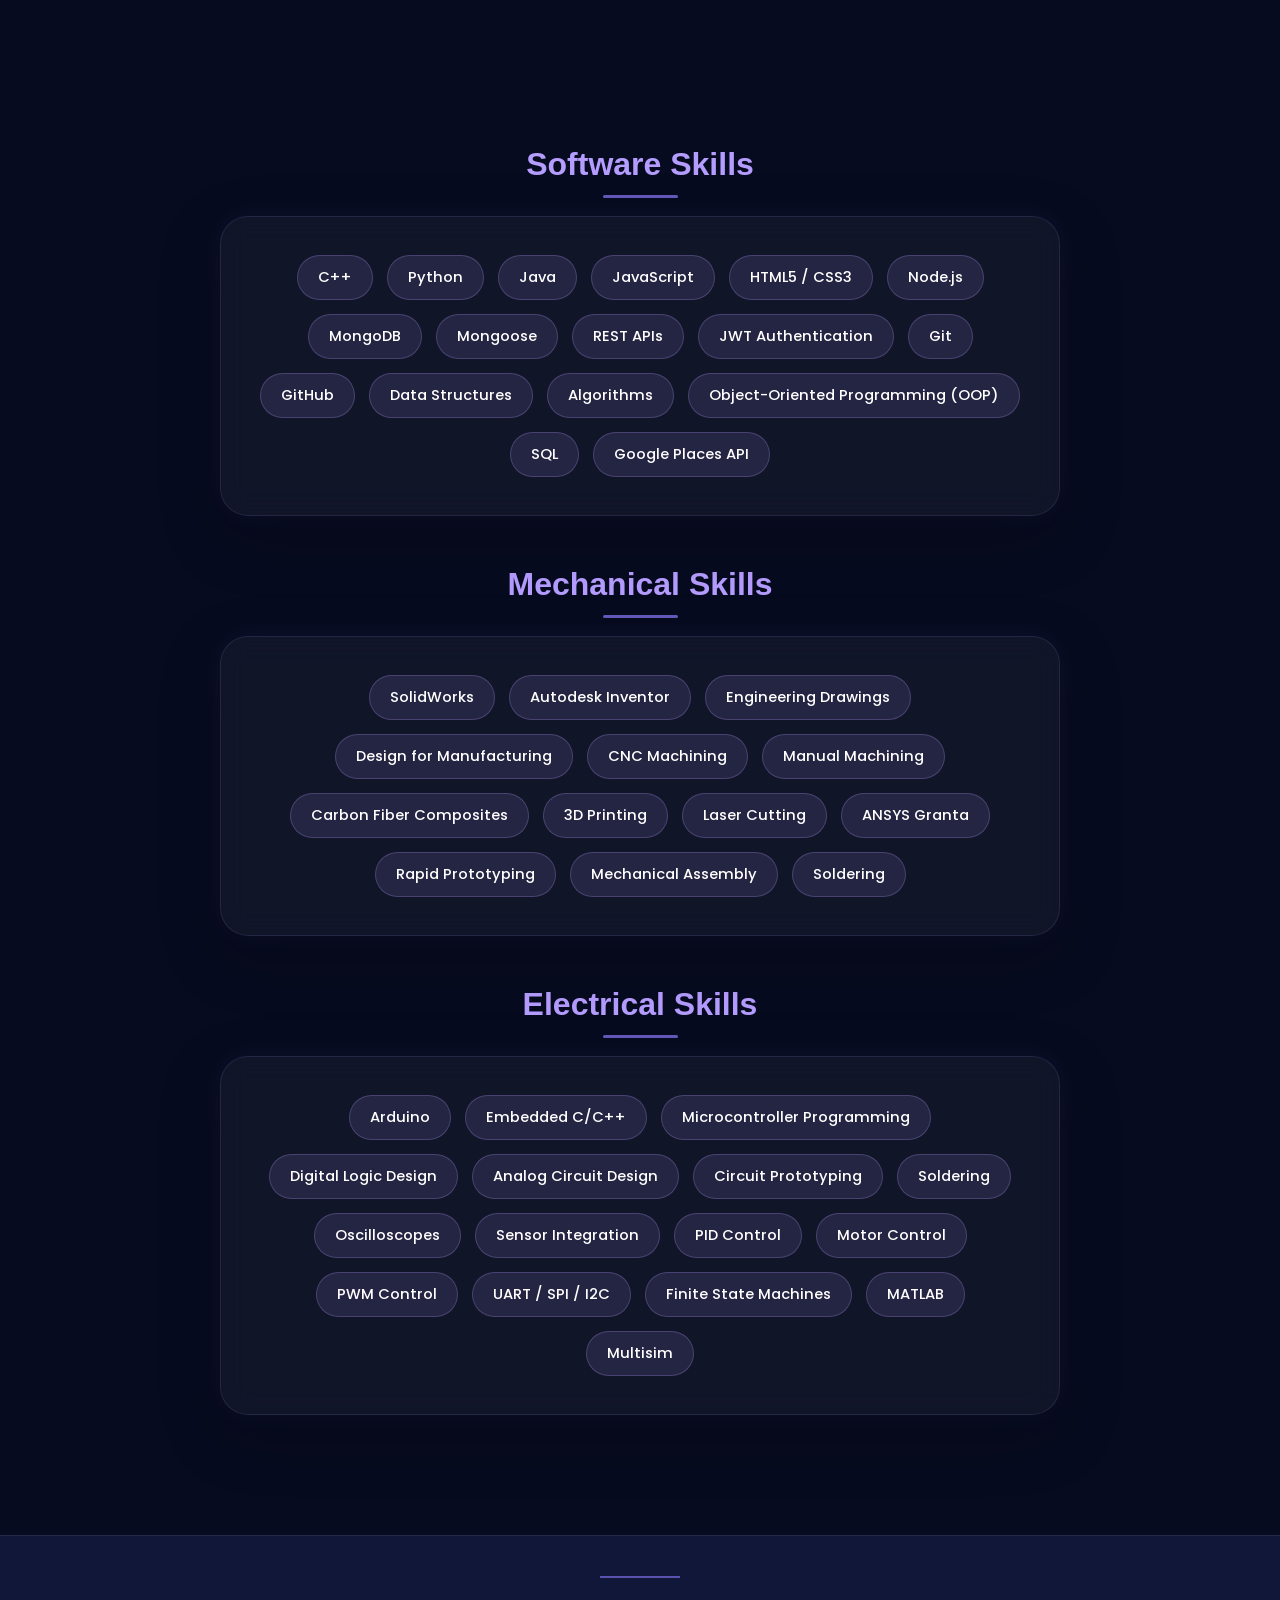
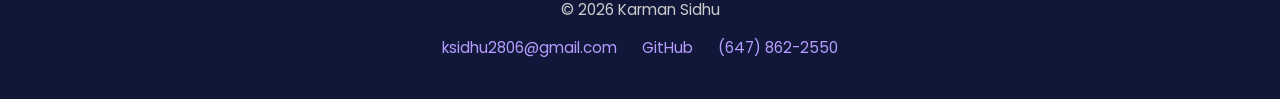
==== commit 157e6918: "Update index.html" ====
--- a/index.html
+++ b/index.html
@@ -48,7 +48,9 @@
         <p class="portfolio-title">Mechatronics Engineering Portfolio
         </p>
 
-        <div id="rocket">🚀</div>
+        <div class="lightning-icon">
+            <img src="assets/images/lightning.png" alt="Lightning Bolt">
+        </div>
 
     </div>
 
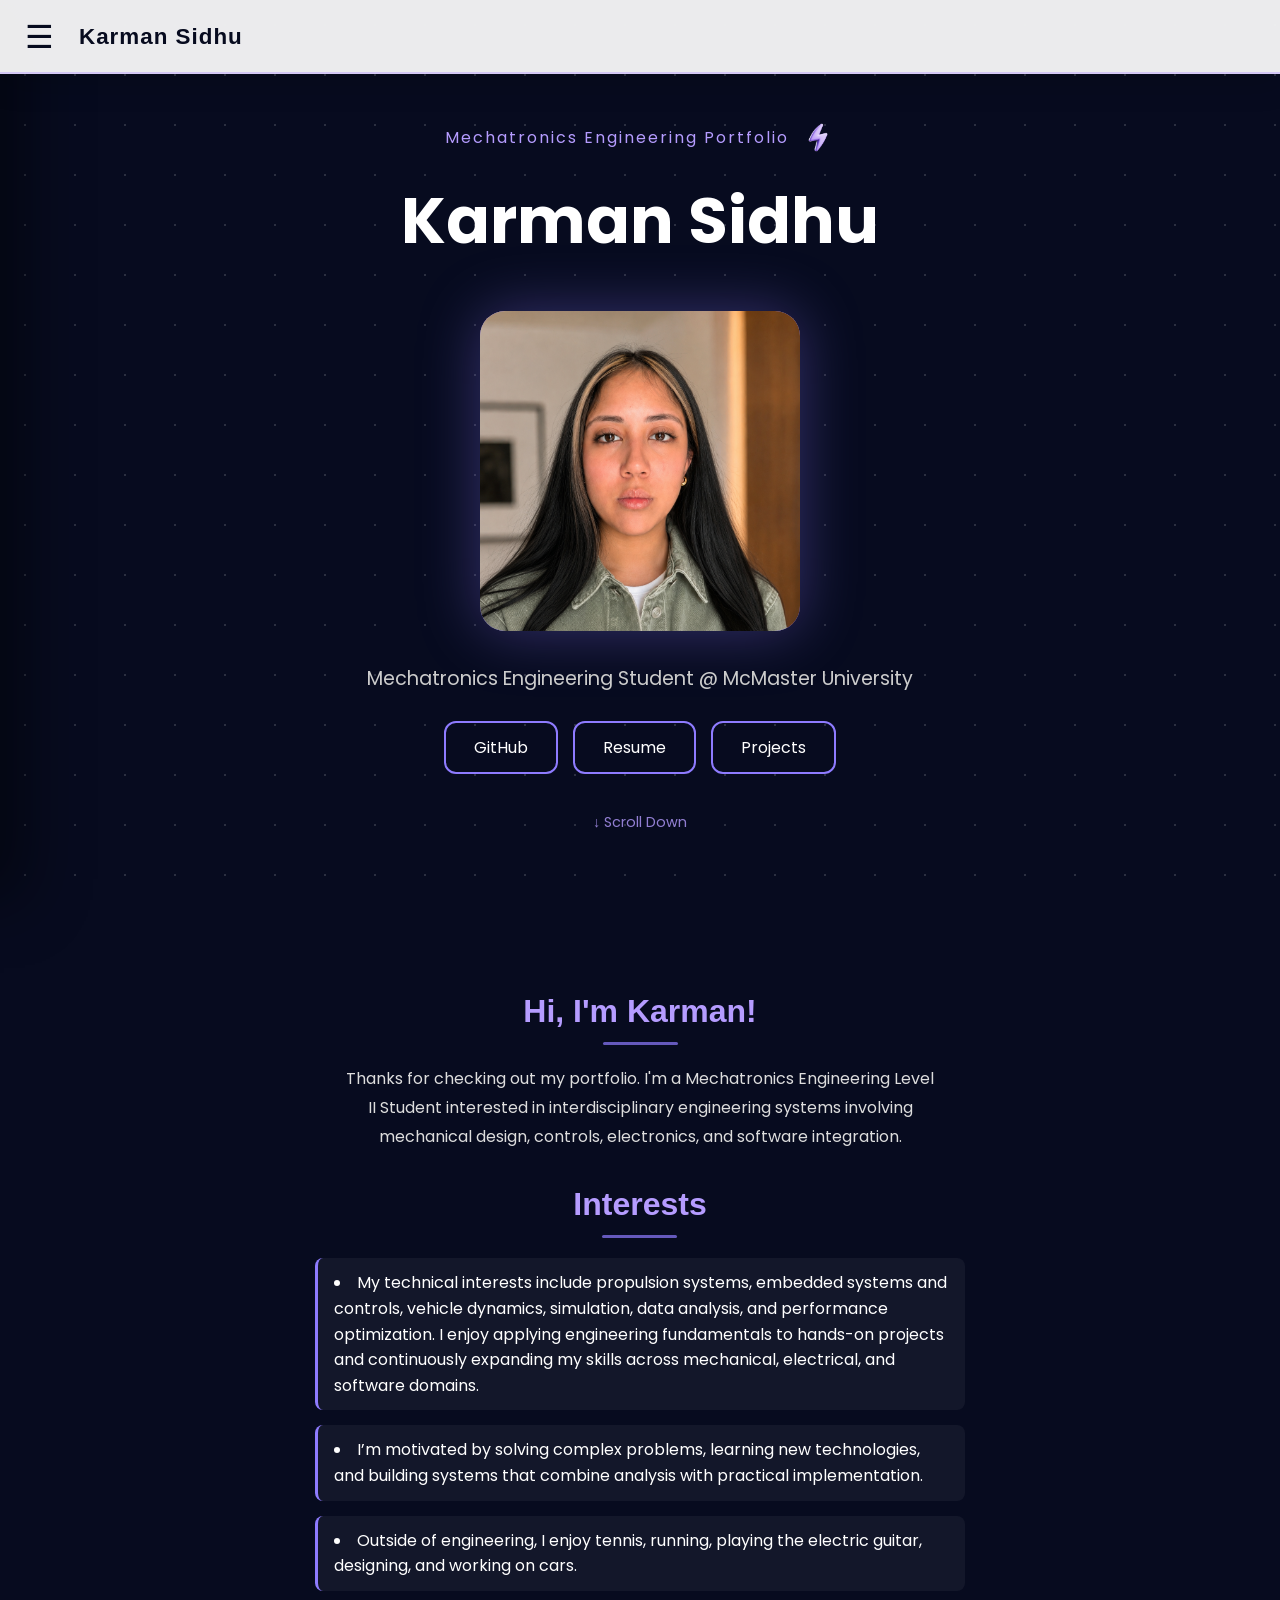
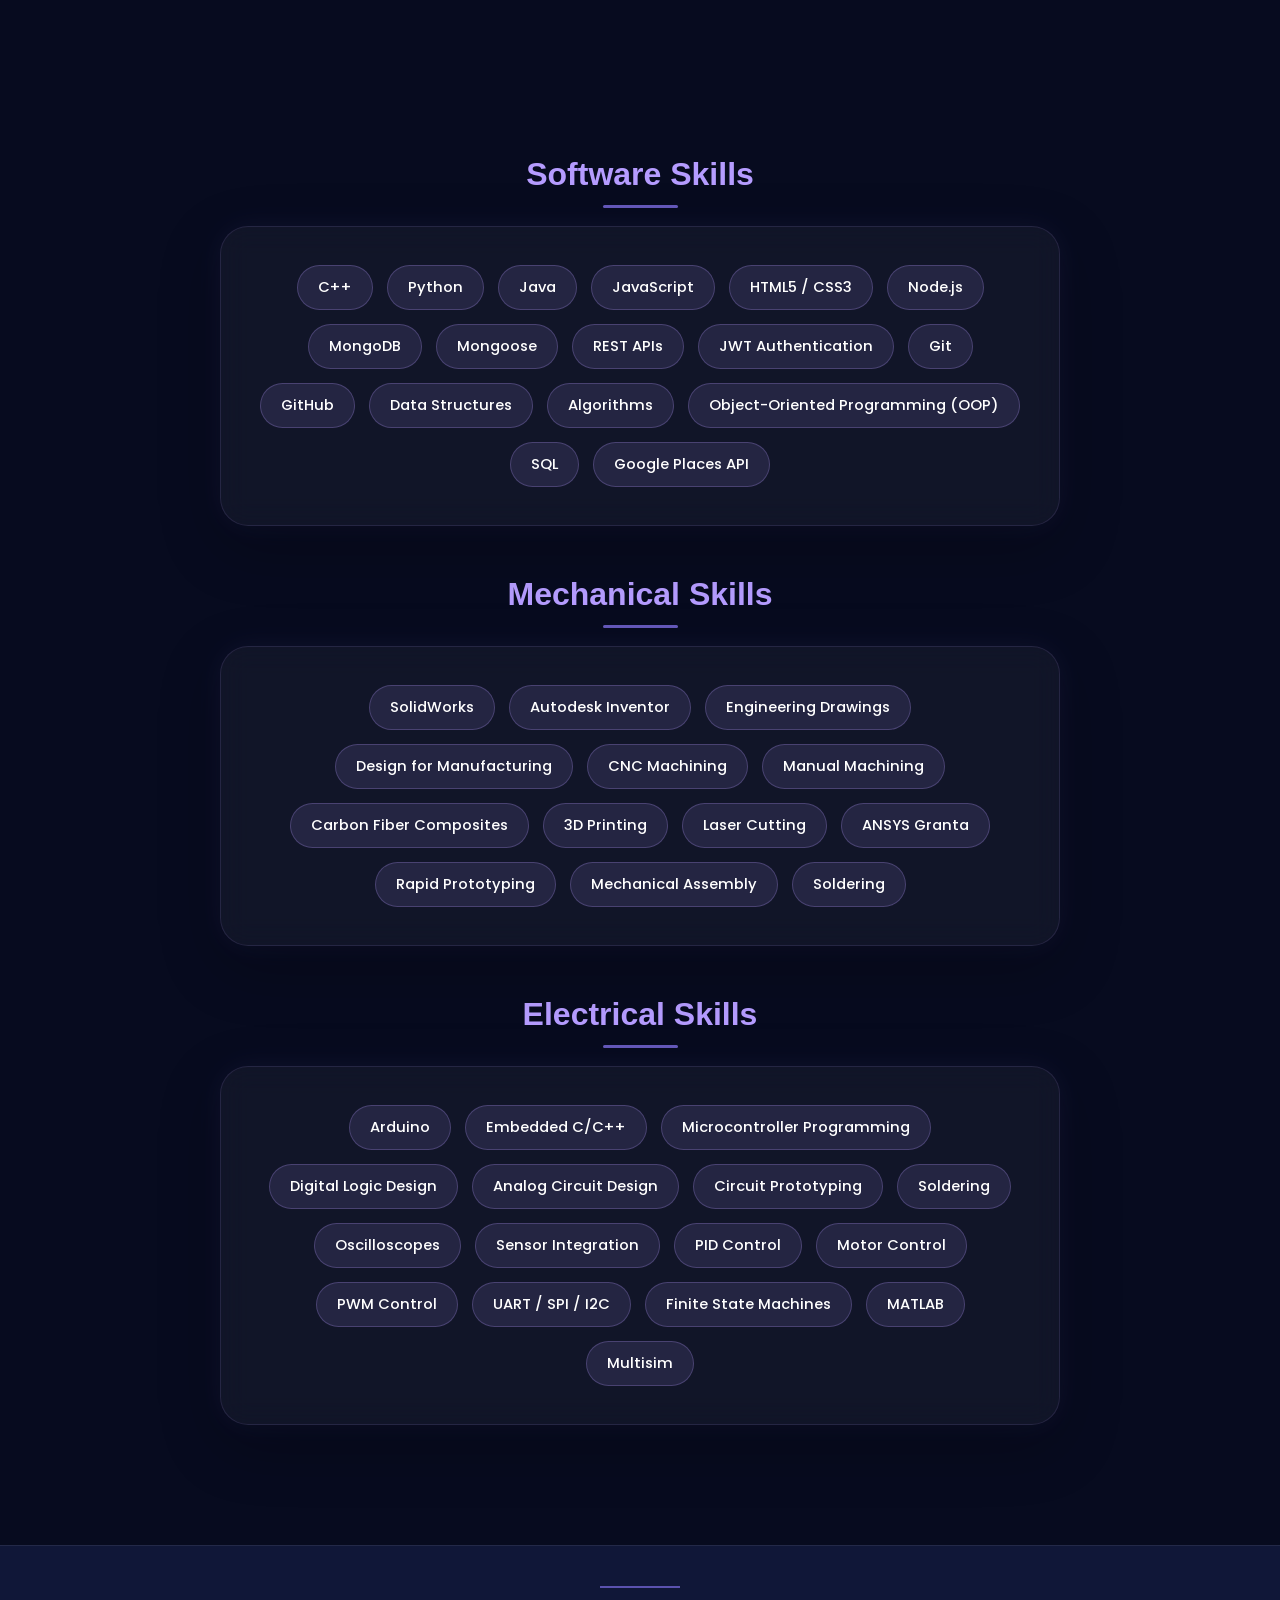
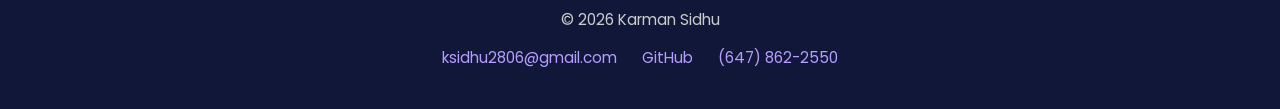
==== commit c786eb6f: "Update index.html" ====
--- a/index.html
+++ b/index.html
@@ -49,7 +49,7 @@
         </p>
 
         <div class="lightning-icon">
-            <img src="assets/images/lightning.png" alt="Lightning Bolt">
+            <img src="images/lightning.png" alt="Lightning Bolt">
         </div>
 
     </div>
--- a/index.css
+++ b/index.css
@@ -408,13 +408,27 @@
     opacity:0.6;
 }
 
-/* Rocket */
-
-#rocket{
-    font-size:2rem;
-    pointer-events:none;
-    opacity:1;
-}
+.lightning-icon{
+
+    display:flex;
+
+    align-items:center;
+
+    justify-content:center;
+
+}
+
+
+.lightning-icon img{
+
+    width:35px;
+
+    height:35px;
+
+    object-fit:contain;
+
+}
+
 
 .scroll-down{
     margin-top:20px;
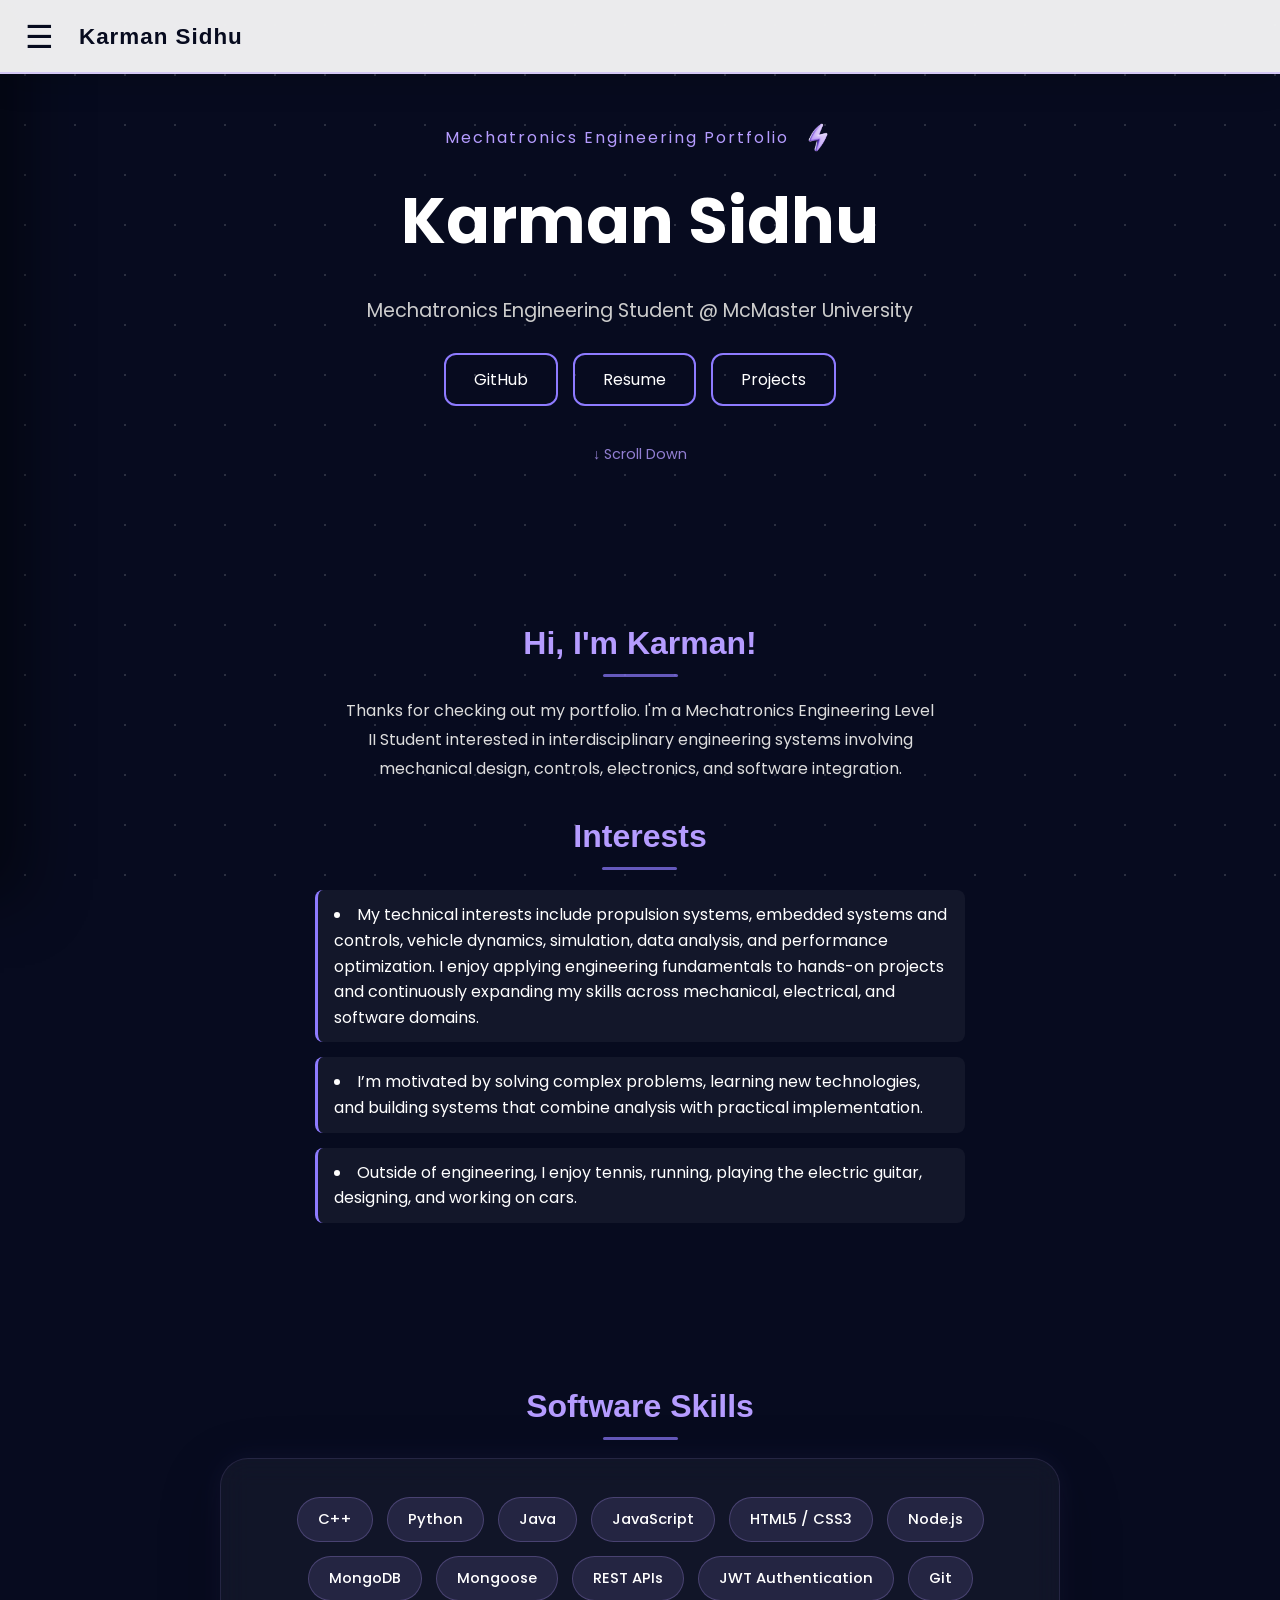
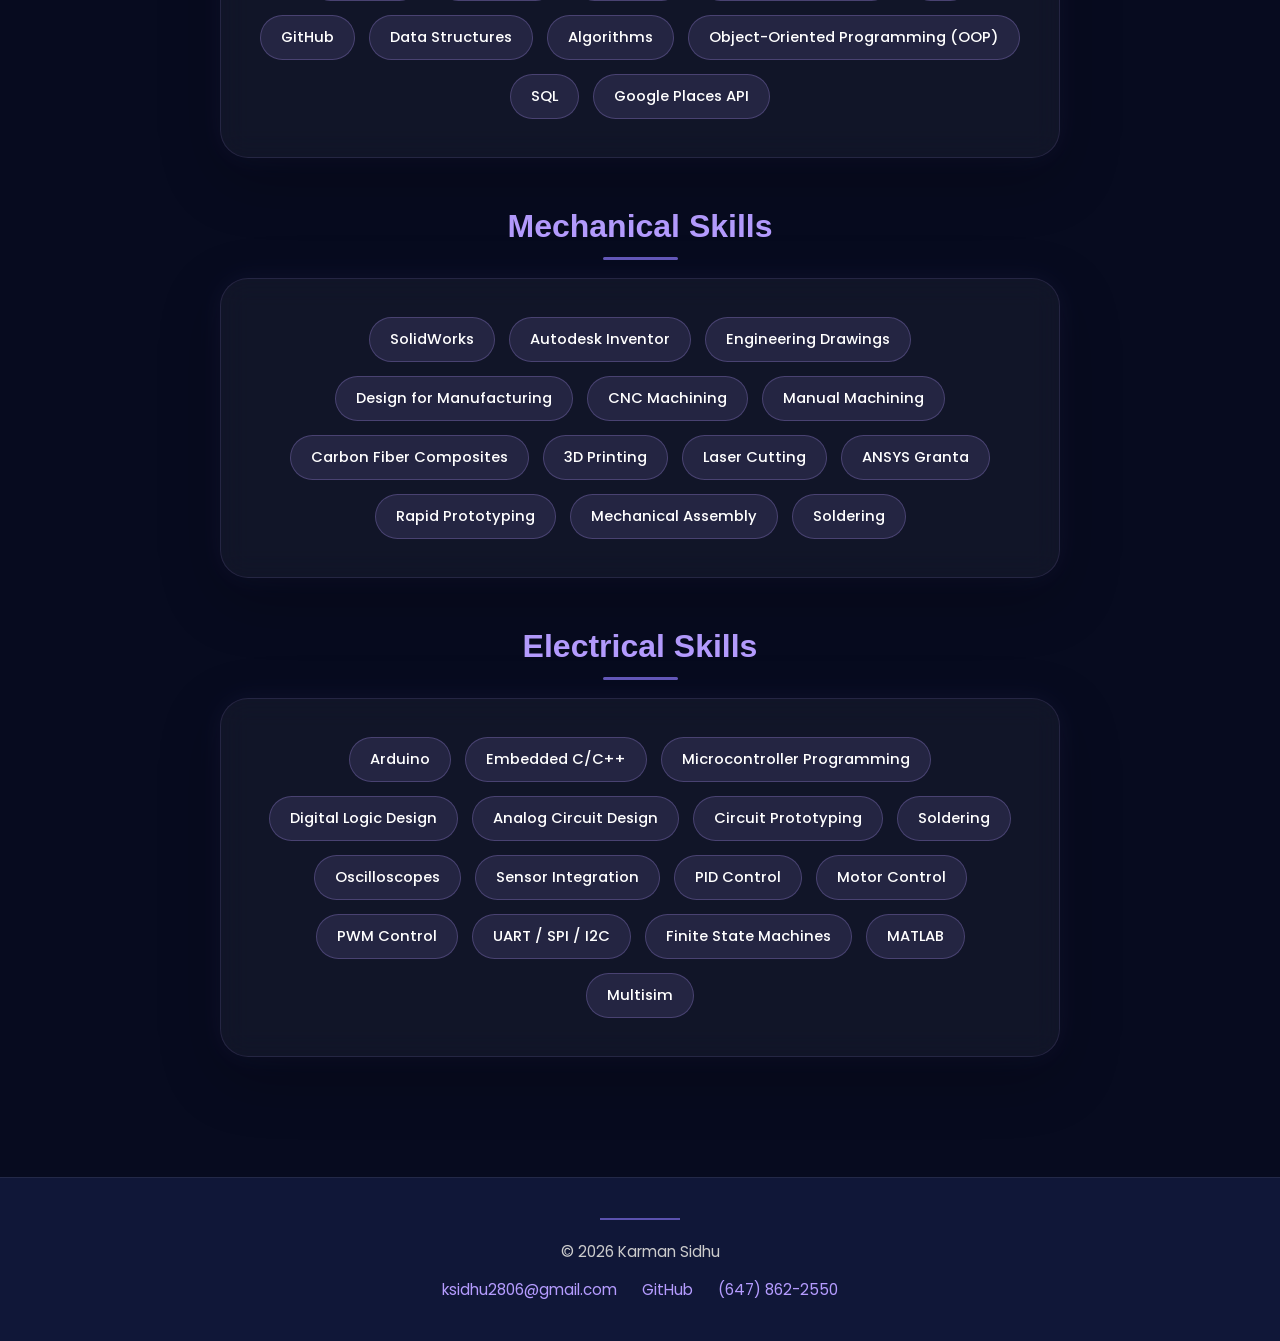
==== commit 99246332: "Update index.html" ====
--- a/index.html
+++ b/index.html
@@ -55,10 +55,6 @@
     </div>
 
     <h1>Karman Sidhu</h1>
-
-    <div class="profile-container">
-        <img src="assets/images/profile.png" alt="Profile Photo">
-    </div>
 
     <p class="subtitle">
         Mechatronics Engineering Student @ McMaster University
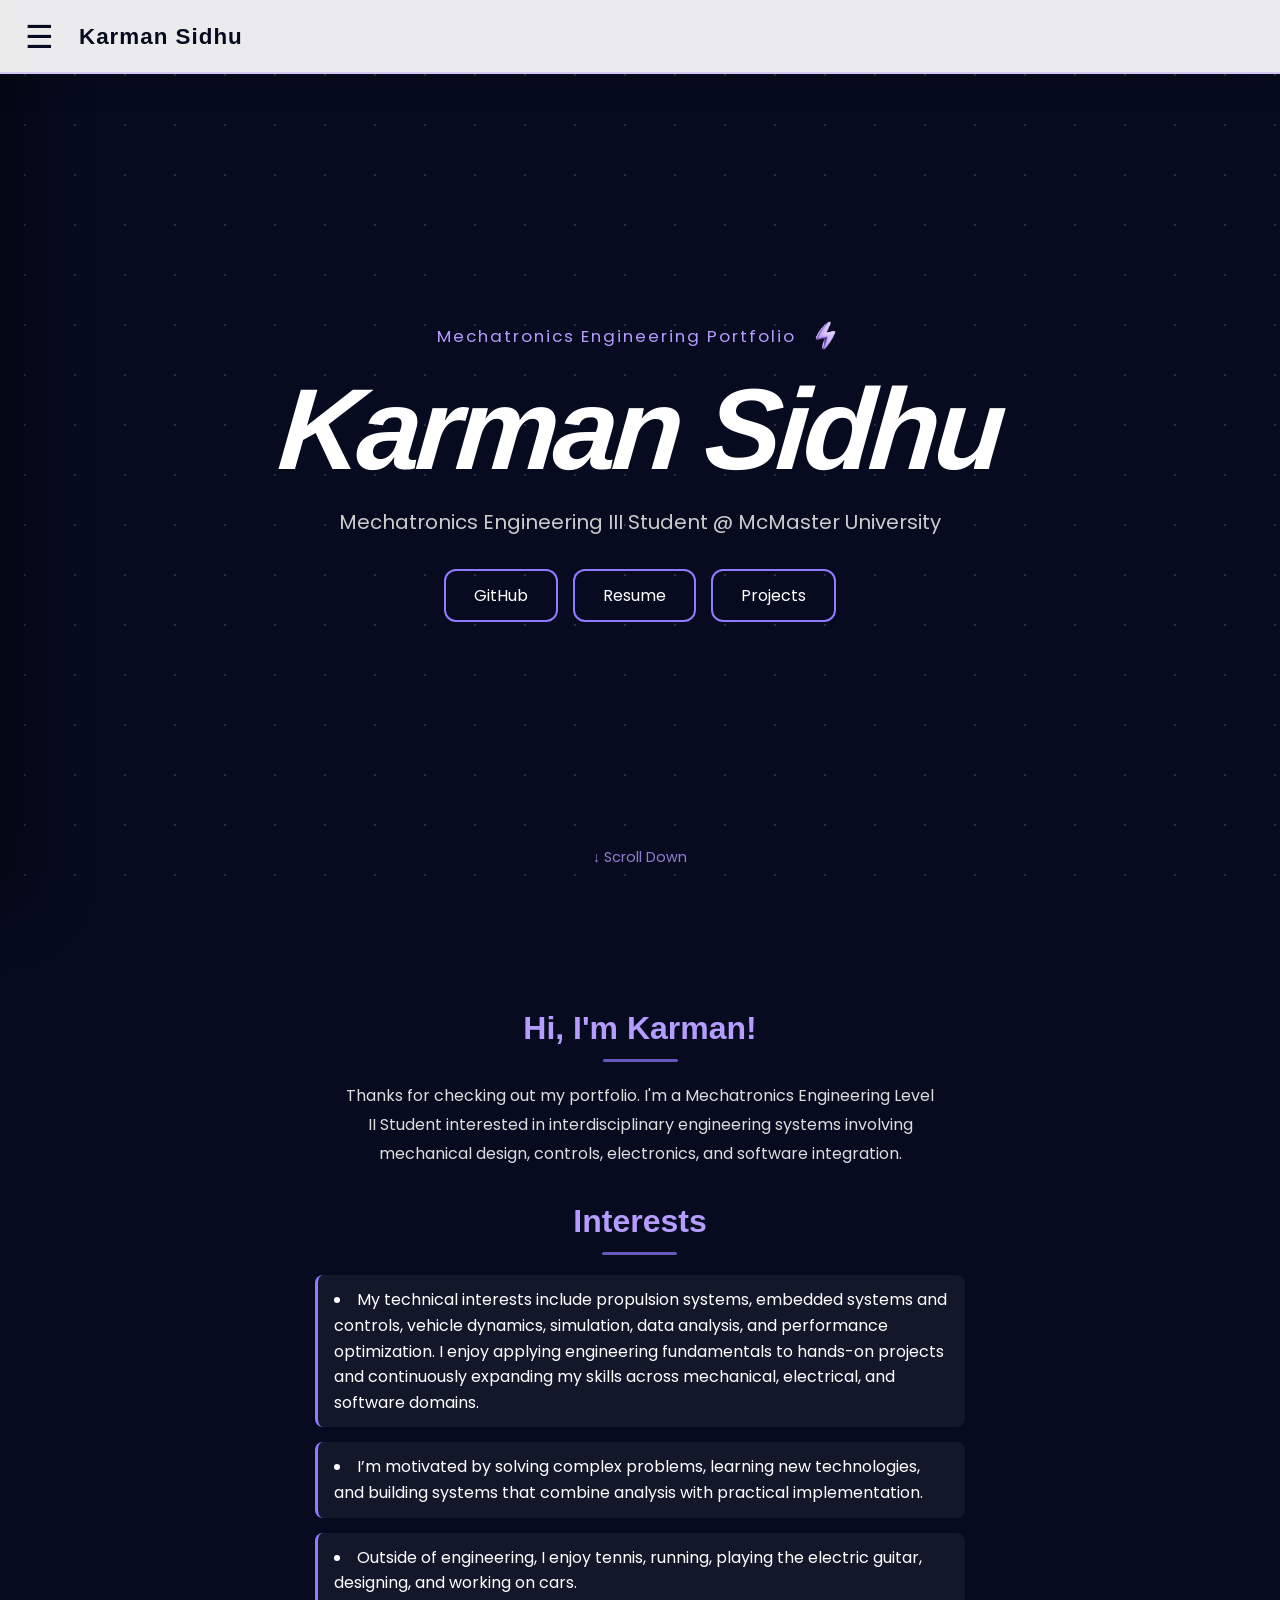
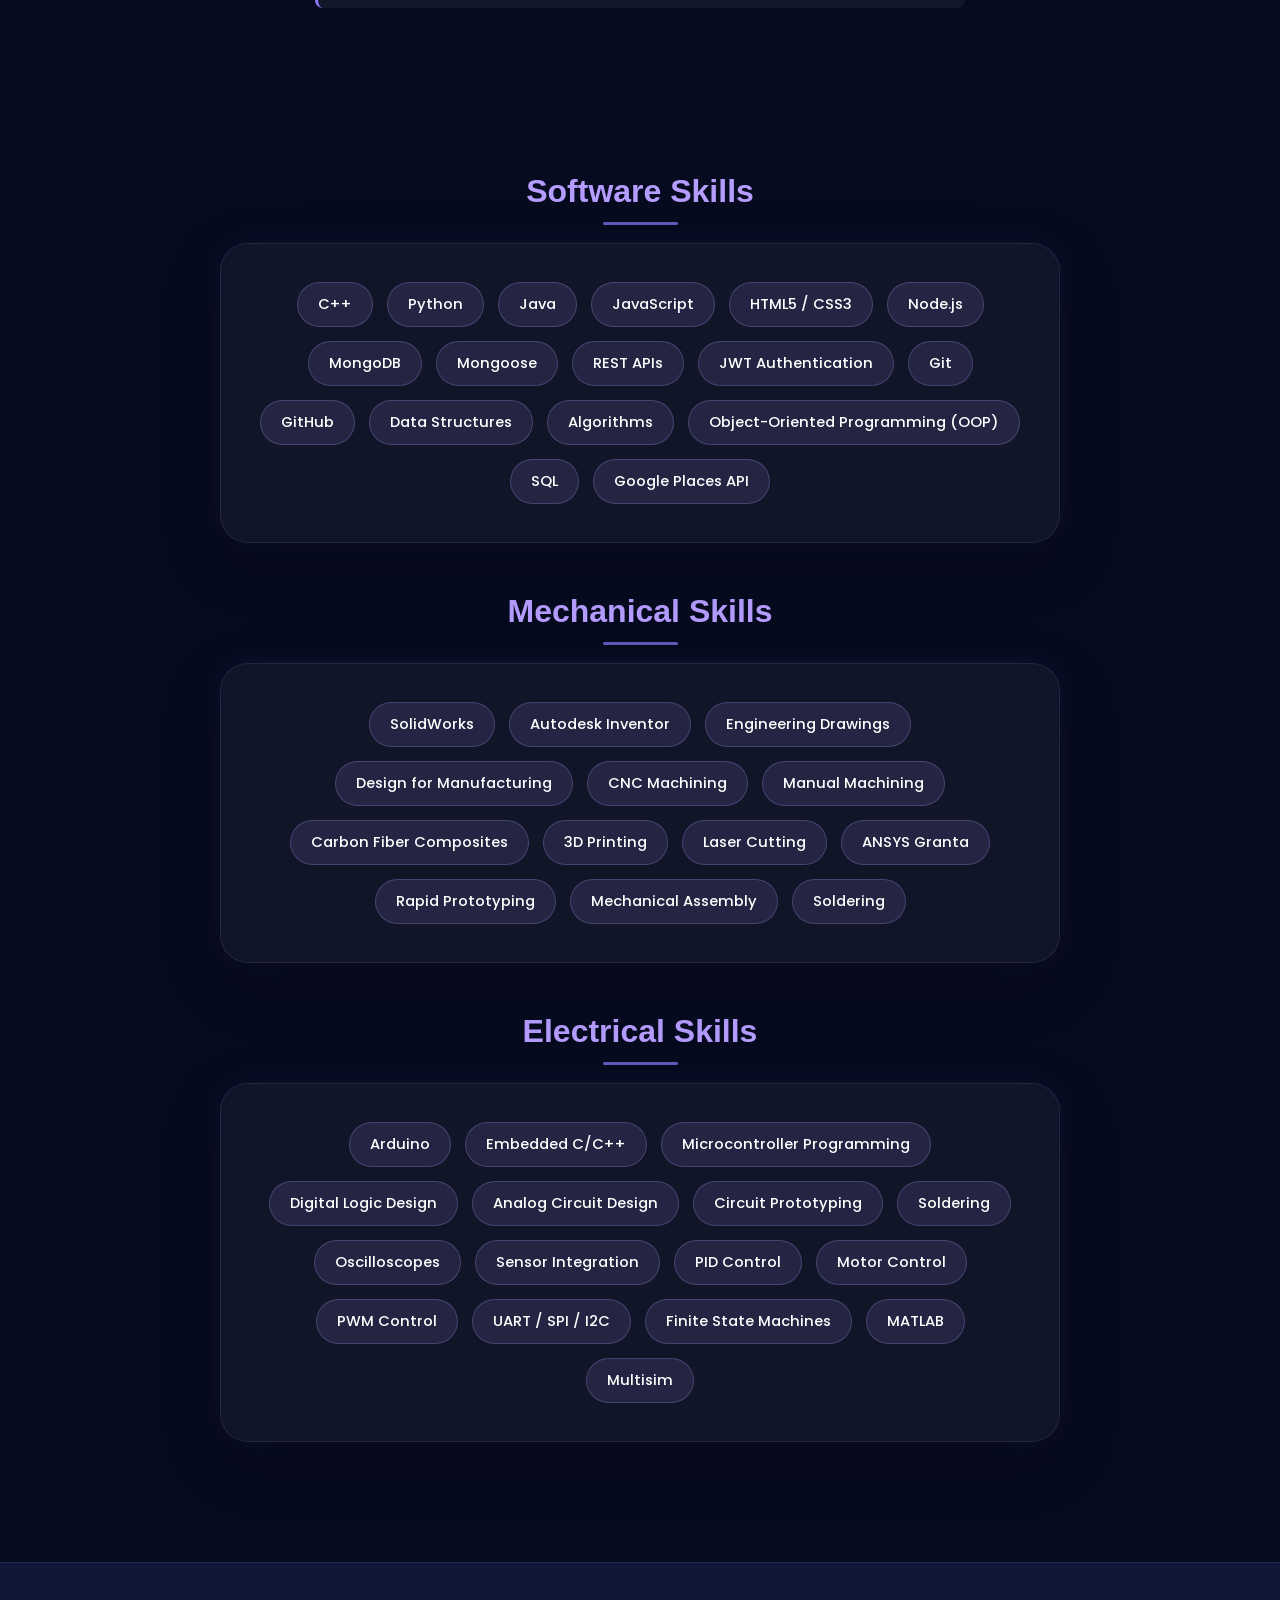
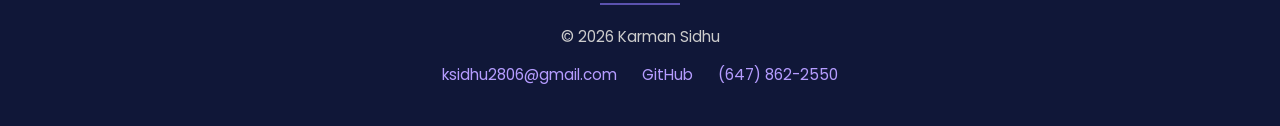
==== commit 41b7f369: "Update index.html" ====
--- a/index.html
+++ b/index.html
@@ -57,7 +57,7 @@
     <h1>Karman Sidhu</h1>
 
     <p class="subtitle">
-        Mechatronics Engineering Student @ McMaster University
+        Mechatronics Engineering III Student @ McMaster University
     </p>
 
     <div class="button-group">
--- a/index.css
+++ b/index.css
@@ -183,88 +183,121 @@
     color:#ccc;
 }
 
+
+
+
+
+.title-row{
+    display:flex;
+    justify-content:center;
+    align-items:center;
+    gap:12px;
+}
+
+/* HERO */
+
 .hero{
-    min-height:50vh;
+    min-height:100svh;
+    width:100%;
+
     display:flex;
     flex-direction:column;
     justify-content:center;
     align-items:center;
-    text-align:center;
-    padding: 120px 20px 50px;
-
-    gap:18px; 
-}
+
+    text-align:center;
+
+    padding:110px 24px 70px;
+
+    gap:14px;
+}
+
+
+/* Portfolio title */
 
 .portfolio-title{
     color:#B59CFF;
     letter-spacing:2px;
-
     margin:0;
 
     text-align:center;
-}
+
+    font-size:clamp(0.85rem, 2vw, 1.05rem);
+}
+
+
+/* Name */
 
 .hero h1{
-font-size:4rem;
-margin-bottom:5px;
-}
-
-.title-row{
-    display:flex;
+    font-family:'Poppins', sans-serif;
+
+    font-size:clamp(4.5rem, 9vw, 8.5rem);
+
+    font-weight:600;
+
+    font-style:italic;
+
+    letter-spacing:-5px;
+
+    line-height:0.95;
+
+    margin:8px 0 4px;
+
+    transform:skewX(-5deg);
+}
+
+
+/* Subtitle */
+
+.subtitle{
+    margin:4px 0 0;
+
+    font-size:clamp(1rem, 2vw, 1.25rem);
+
+    color:#ccc;
+
+    max-width:700px;
+}
+
+
+/* Buttons */
+
+.button-group{
+    margin-top:18px;
+
+    display:flex;
+
     justify-content:center;
-    align-items:center;
-    gap:12px;
-}
-
-/* Profile */
-
-.profile-container{
-
-width:320px;
-
-height:320px;
-
-overflow:hidden;
-
-border-radius:25px;
-
-background:linear-gradient(
-180deg,
-#B59CFF,
-#8E7BFF
-);
-
-margin-bottom:10px;
-
-box-shadow:
-0 0 60px rgba(142,123,255,.35);
-
-}
-
-.profile-container img{
-
-width:100%;
-
-height:100%;
-
-object-fit:cover;
-
-object-position:center 35%;
-
-transform:scale(1.00);
-
-}
-
-/* Buttons */
-
-.button-group{
-margin-top:10px;
-display:flex;
-justify-content:center;
-align-items:center;
-gap:15px;
-flex-wrap:wrap;
-}
+
+    align-items:center;
+
+    gap:15px;
+
+    flex-wrap:wrap;
+}
+
+
+/* Scroll indicator */
+
+.scroll-down{
+    position:absolute;
+
+    bottom:32px;
+
+    font-size:0.9rem;
+
+    color:#B59CFF;
+
+    opacity:0.8;
+}
+
+
+/* Needed for absolute scroll positioning */
+
+.hero{
+    position:relative;
+}
+
 
 .btn{
 text-decoration:none;
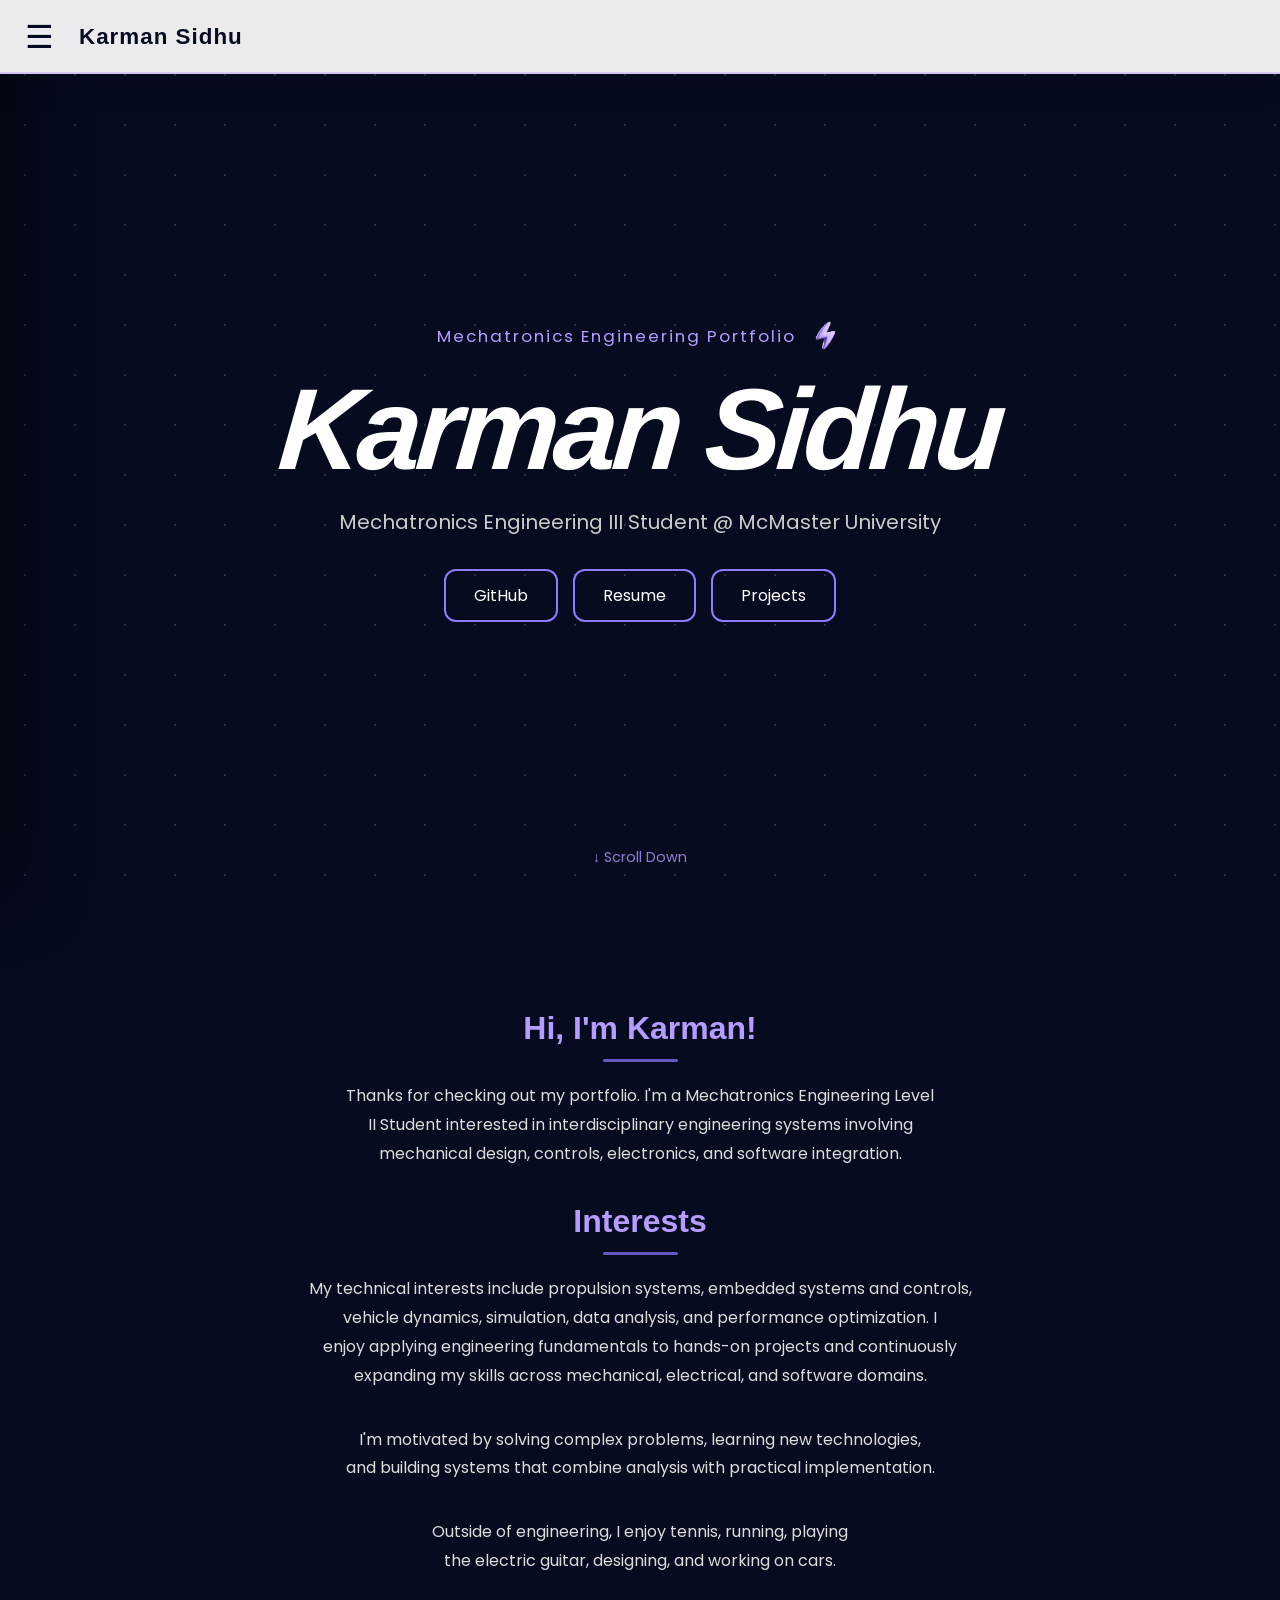
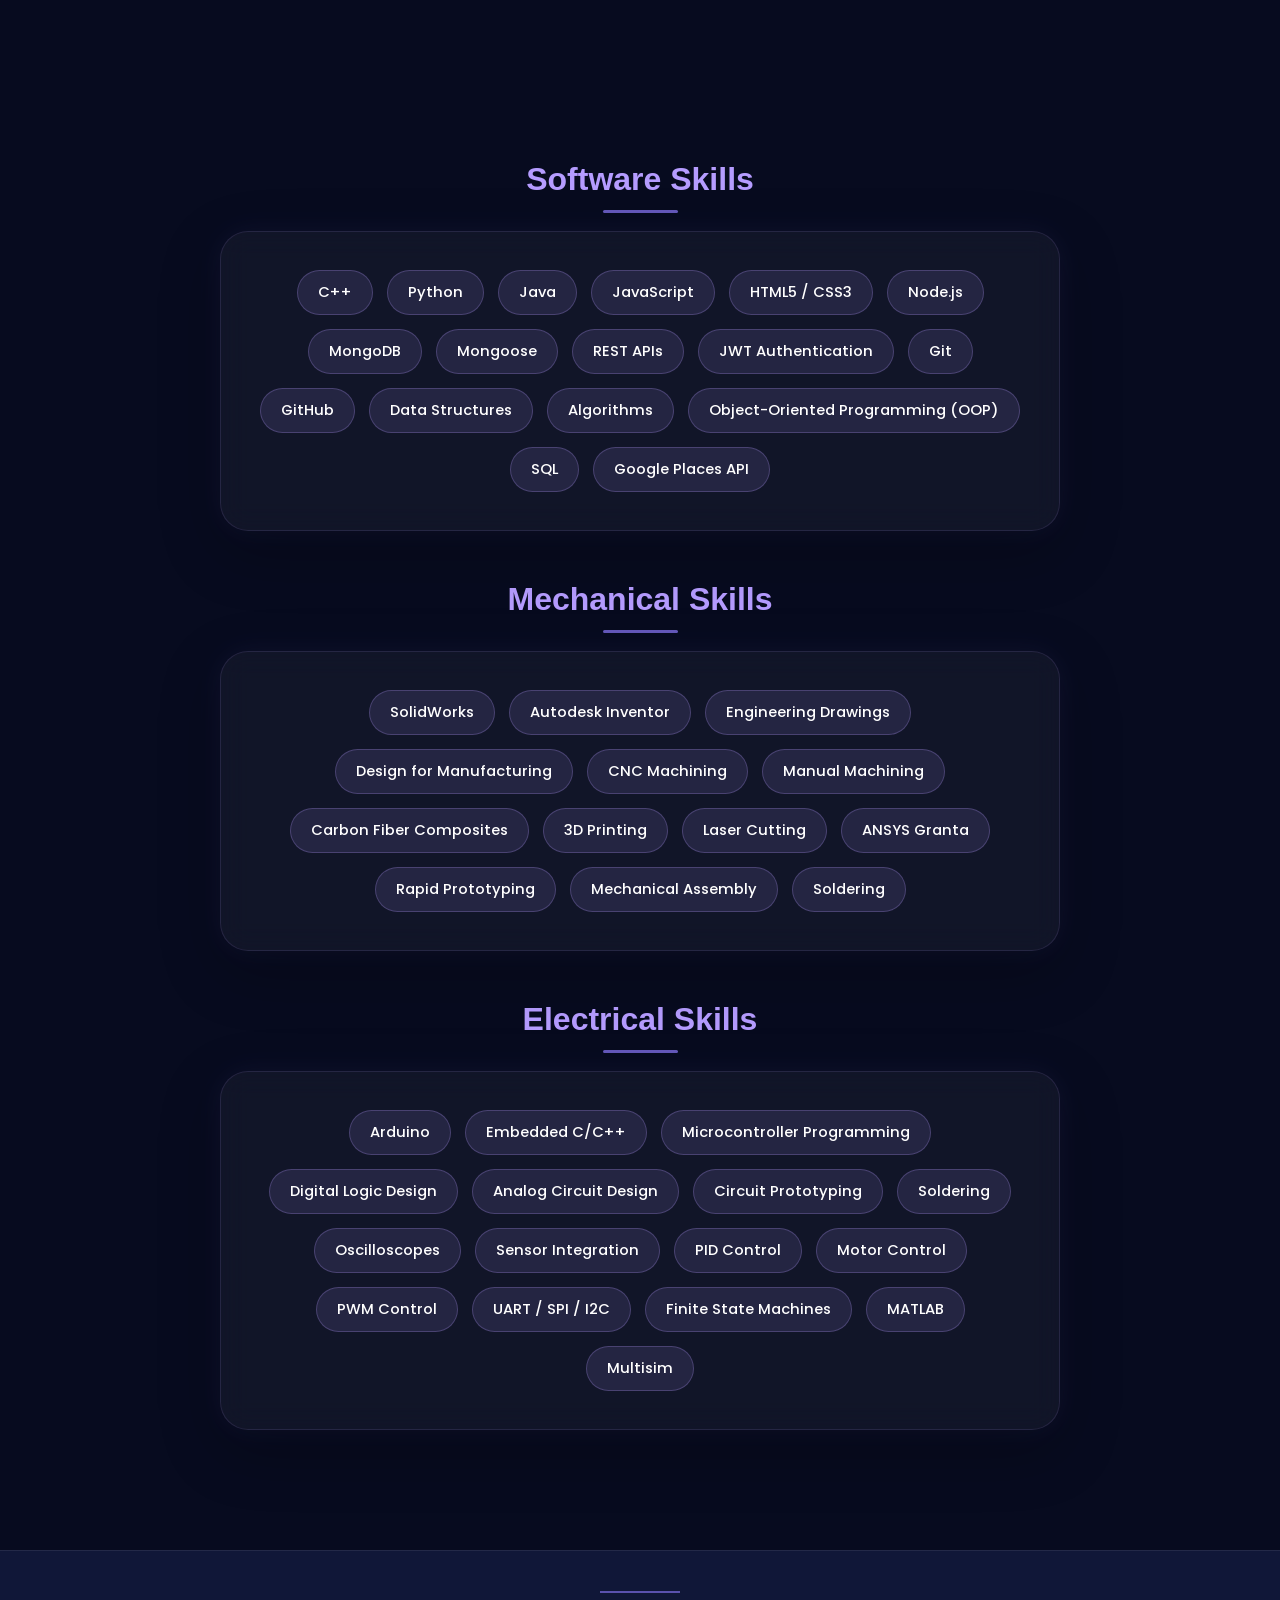
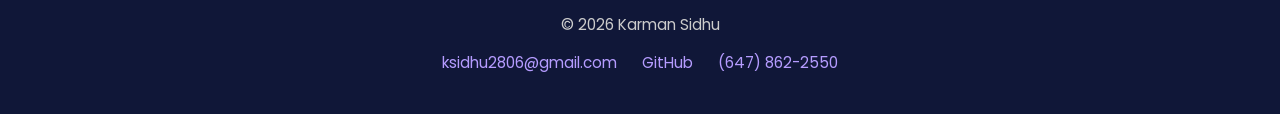
==== commit 9846067d: "Update index.html" ====
--- a/index.html
+++ b/index.html
@@ -75,23 +75,42 @@
 <!-- About -->
 <section class="about">
 
-    <h2>Hi, I'm Karman!</h2>
-
-    <p>
-        Thanks for checking out my portfolio. I'm a Mechatronics Engineering Level II Student interested in interdisciplinary 
-        engineering systems involving mechanical design, controls, electronics, and software integration.
-    </p>
-
-    <h2>Interests</h2>
-
-    <ul>
-        <li>My technical interests include propulsion systems, embedded systems and controls, vehicle dynamics, simulation, data analysis, and performance optimization. I enjoy applying engineering fundamentals to hands-on projects and continuously expanding my skills across mechanical, electrical, and software domains.
-        </li>
-        <li>I’m motivated by solving complex problems, learning new technologies, and building systems that combine analysis with practical implementation.
-        </li>
-        <li>Outside of engineering, I enjoy tennis, running, playing the electric guitar, designing, and working on cars.
-        </li>
-    </ul>
+    <div class="about-intro reveal">
+        <h2>Hi, I'm Karman!</h2>
+
+        <p>
+            Thanks for checking out my portfolio. I'm a Mechatronics Engineering Level II Student interested in interdisciplinary 
+            engineering systems involving mechanical design, controls, electronics, and software integration.
+        </p>
+    </div>
+
+    <div class="interests-section reveal">
+
+        <h2>Interests</h2>
+
+        <div class="interest-boxes">
+
+            <div class="interest-box">
+                <p>
+                    My technical interests include propulsion systems, embedded systems and controls, vehicle dynamics, simulation, data analysis, and performance optimization. I enjoy applying engineering fundamentals to hands-on projects and continuously expanding my skills across mechanical, electrical, and software domains.
+                </p>
+            </div>
+
+            <div class="interest-box">
+                <p>
+                    I'm motivated by solving complex problems, learning new technologies, and building systems that combine analysis with practical implementation.
+                </p>
+            </div>
+
+            <div class="interest-box">
+                <p>
+                    Outside of engineering, I enjoy tennis, running, playing the electric guitar, designing, and working on cars.
+                </p>
+            </div>
+
+        </div>
+
+    </div>
 
 </section>
 
